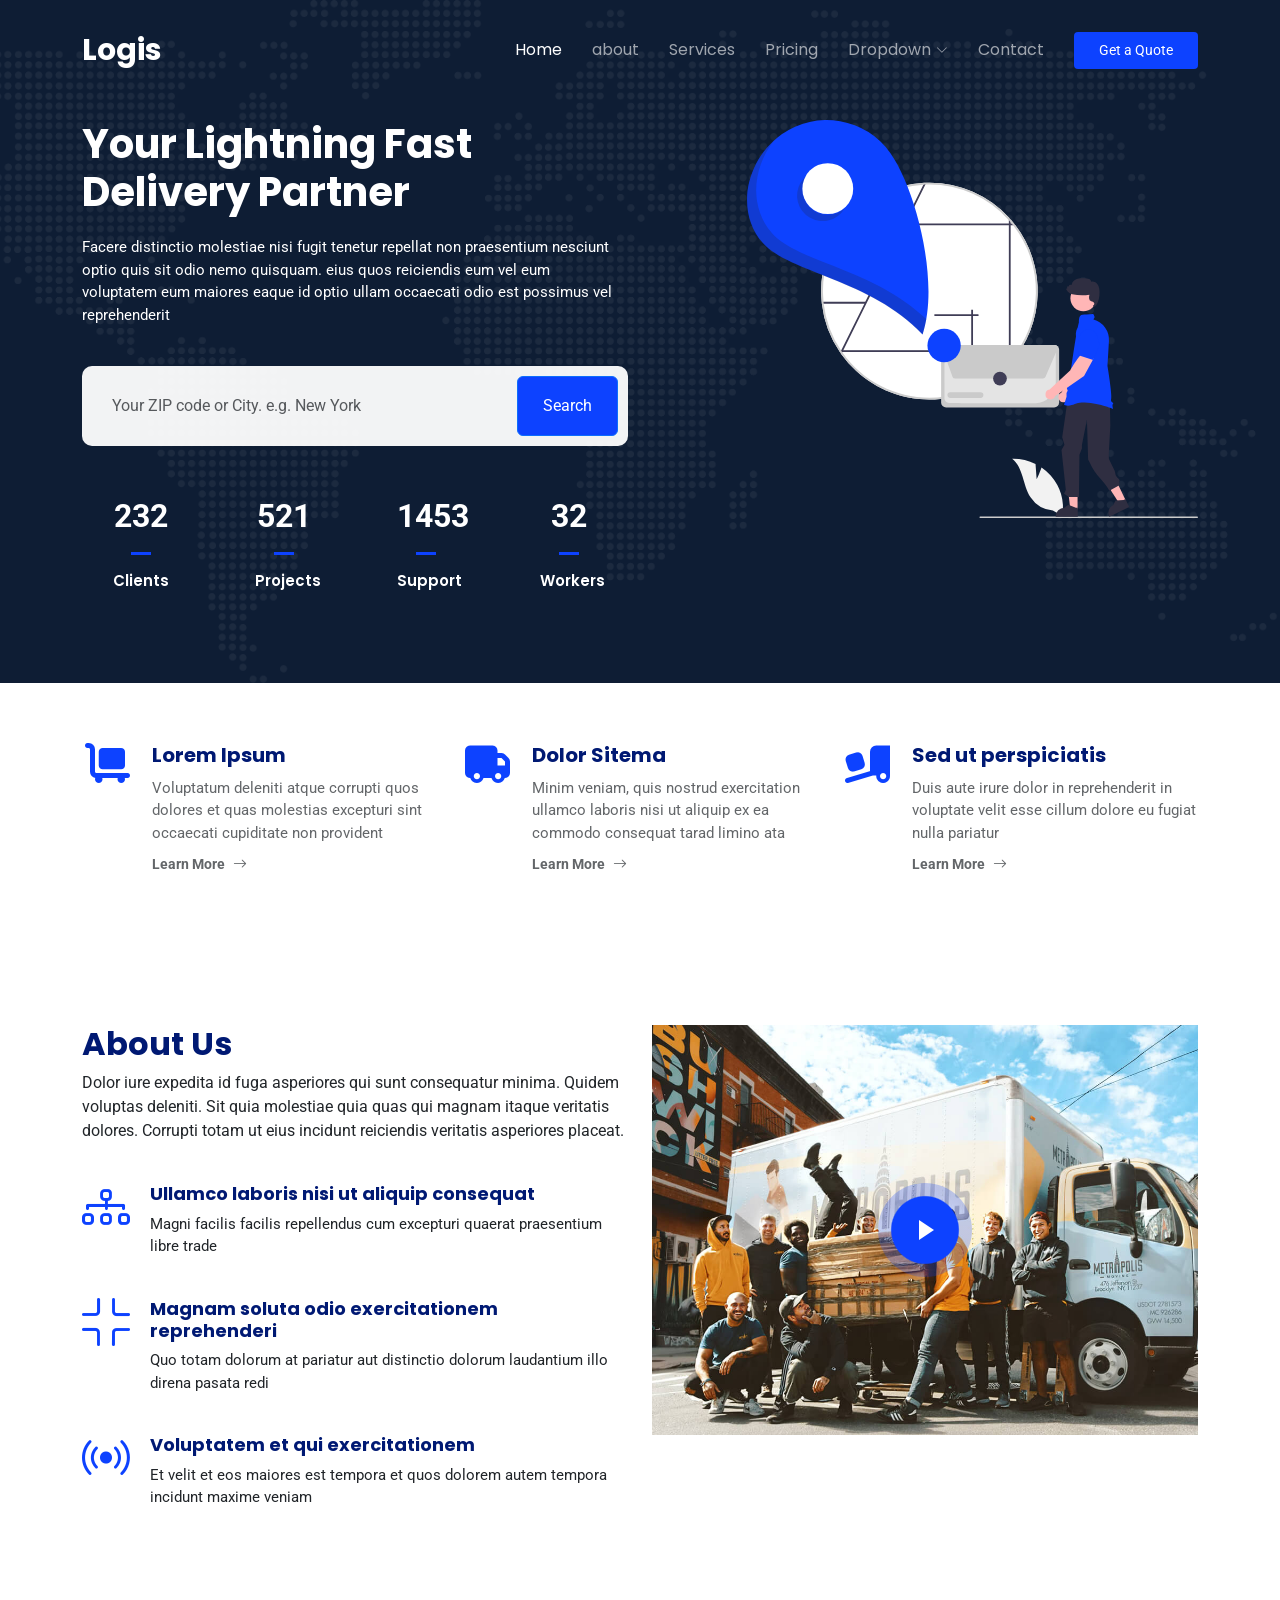
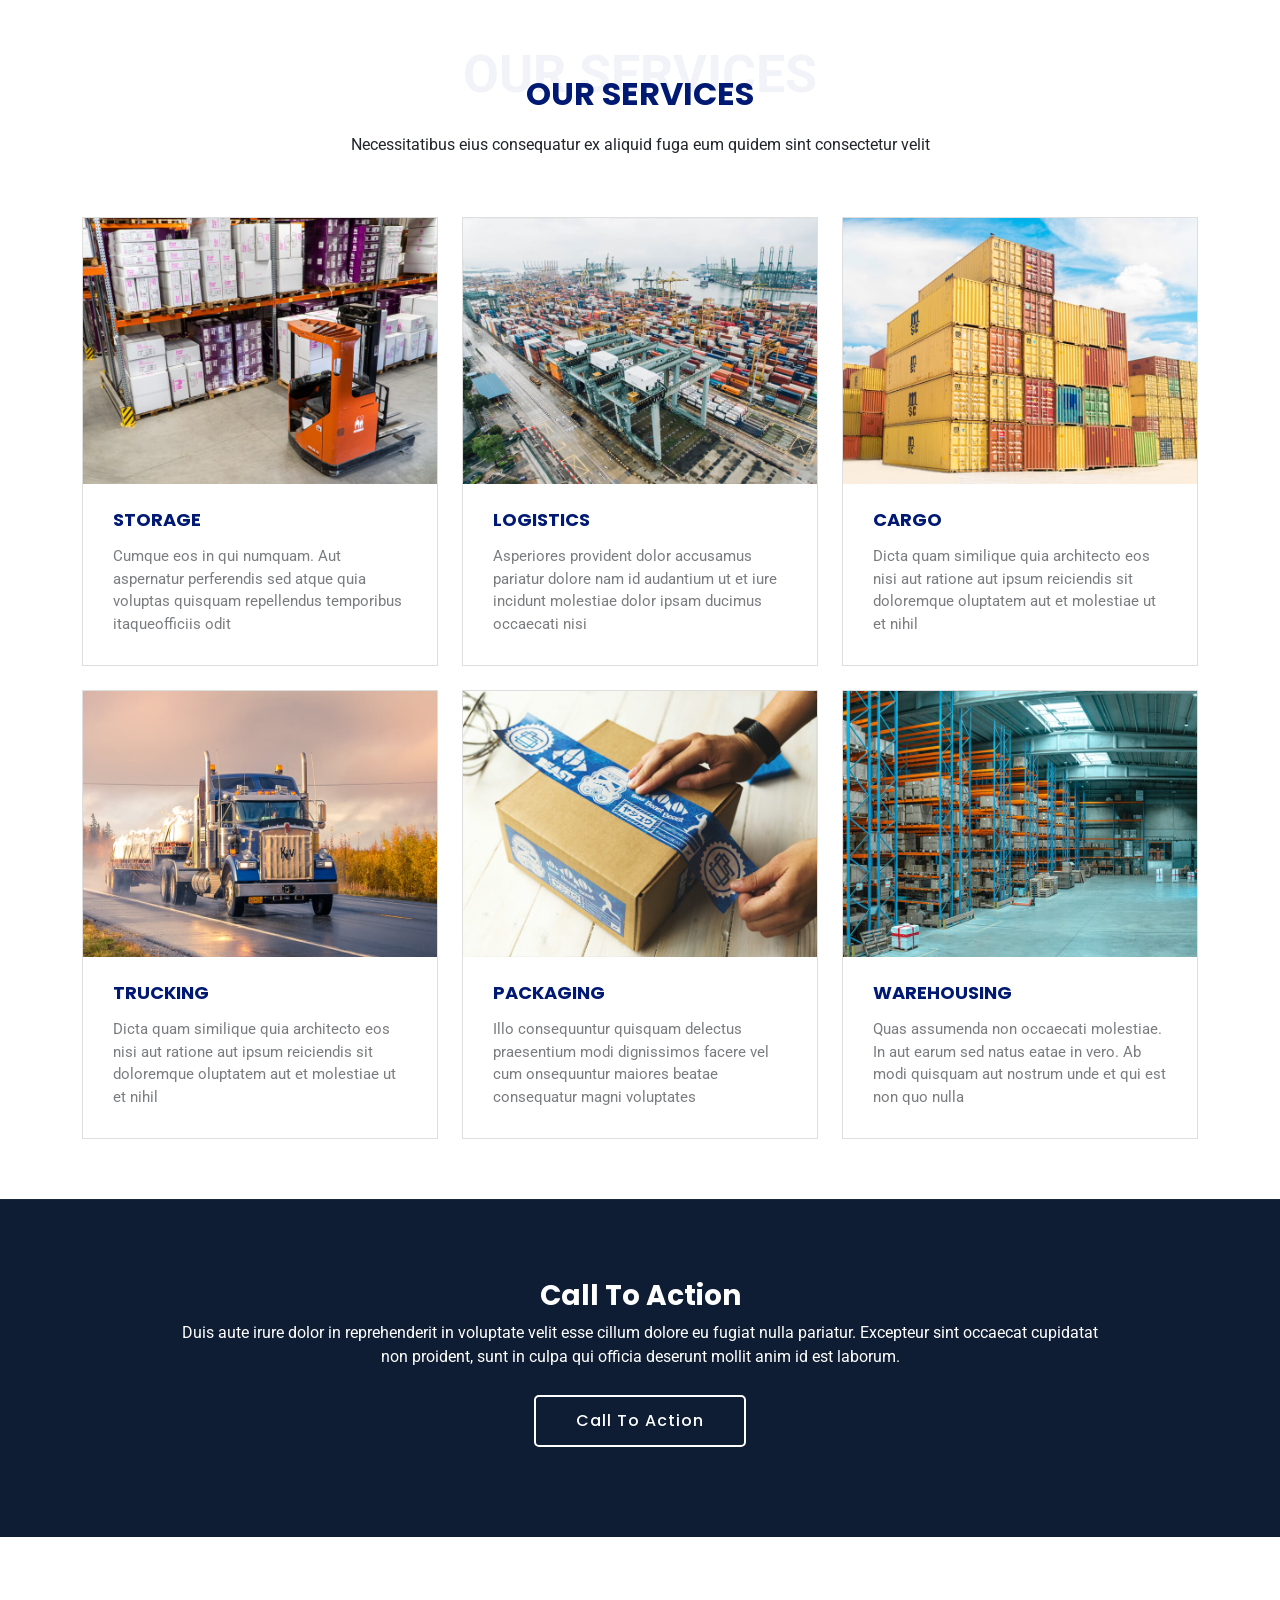
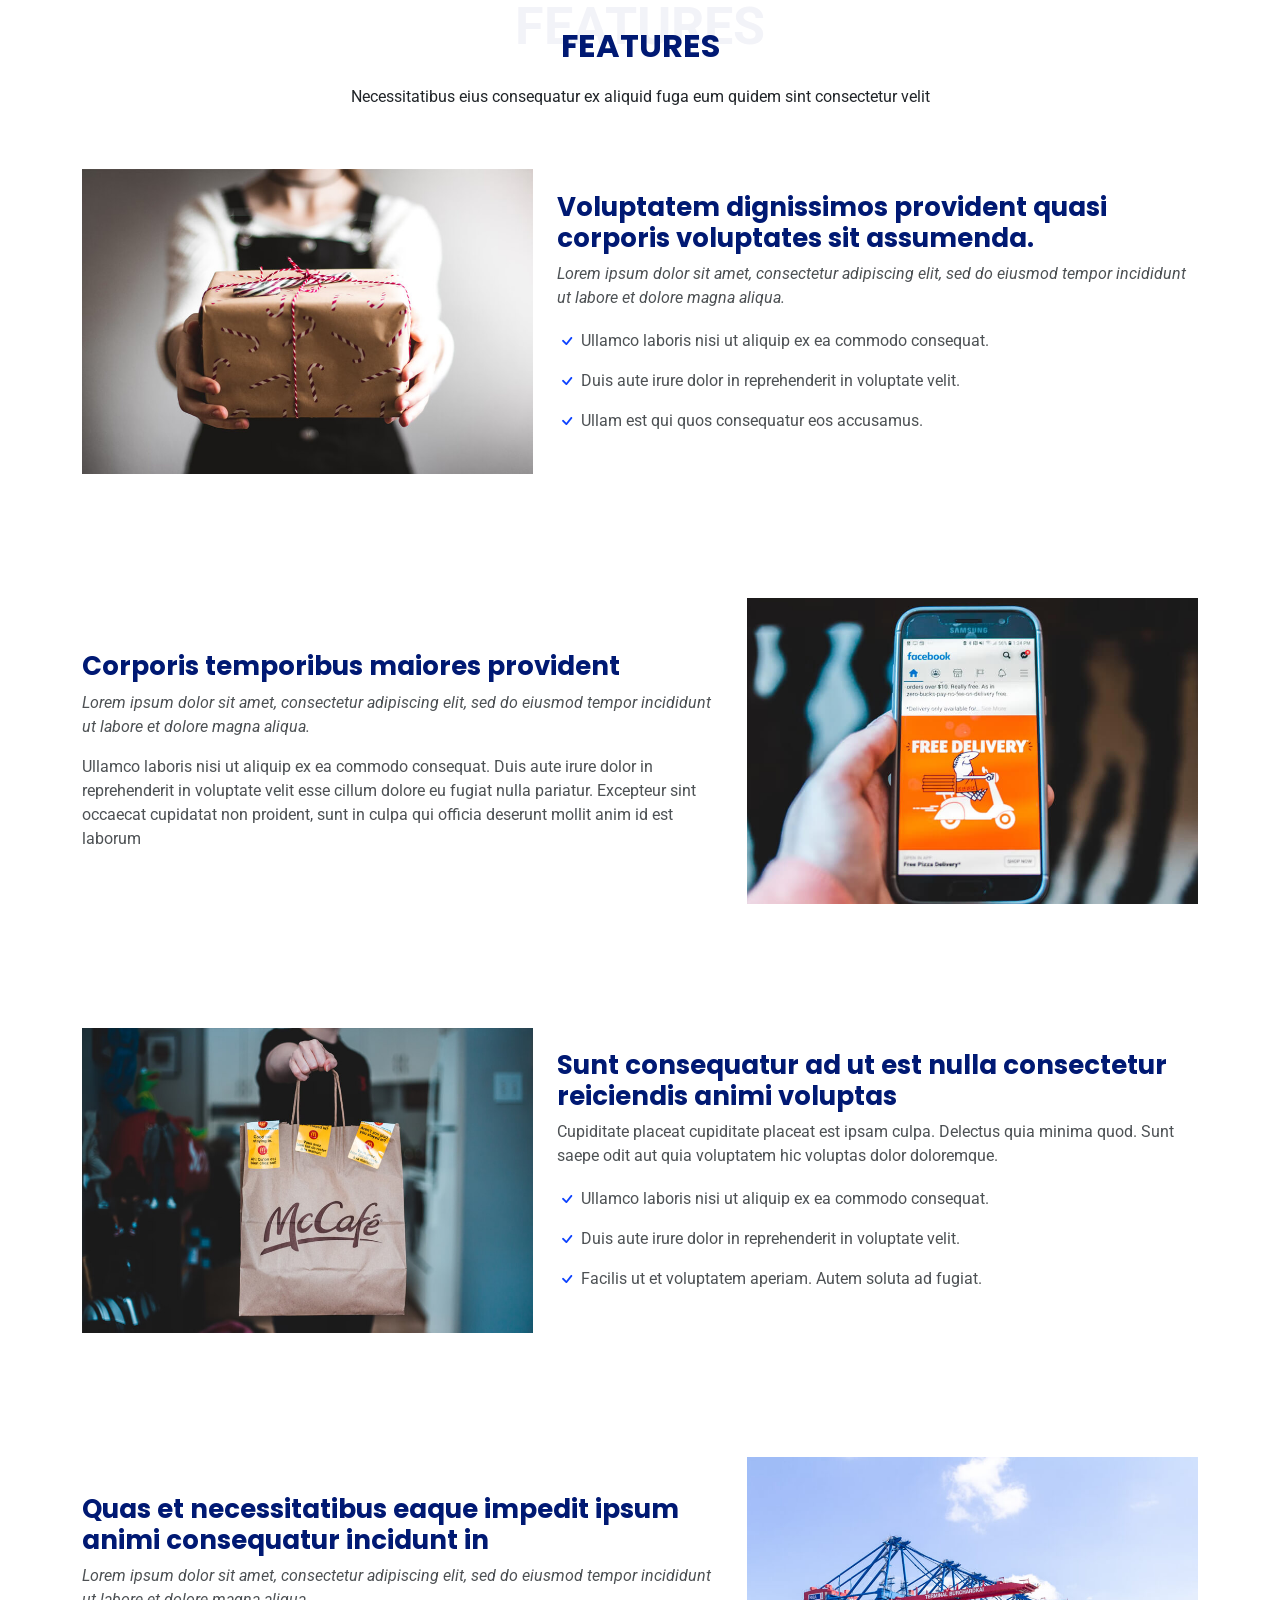
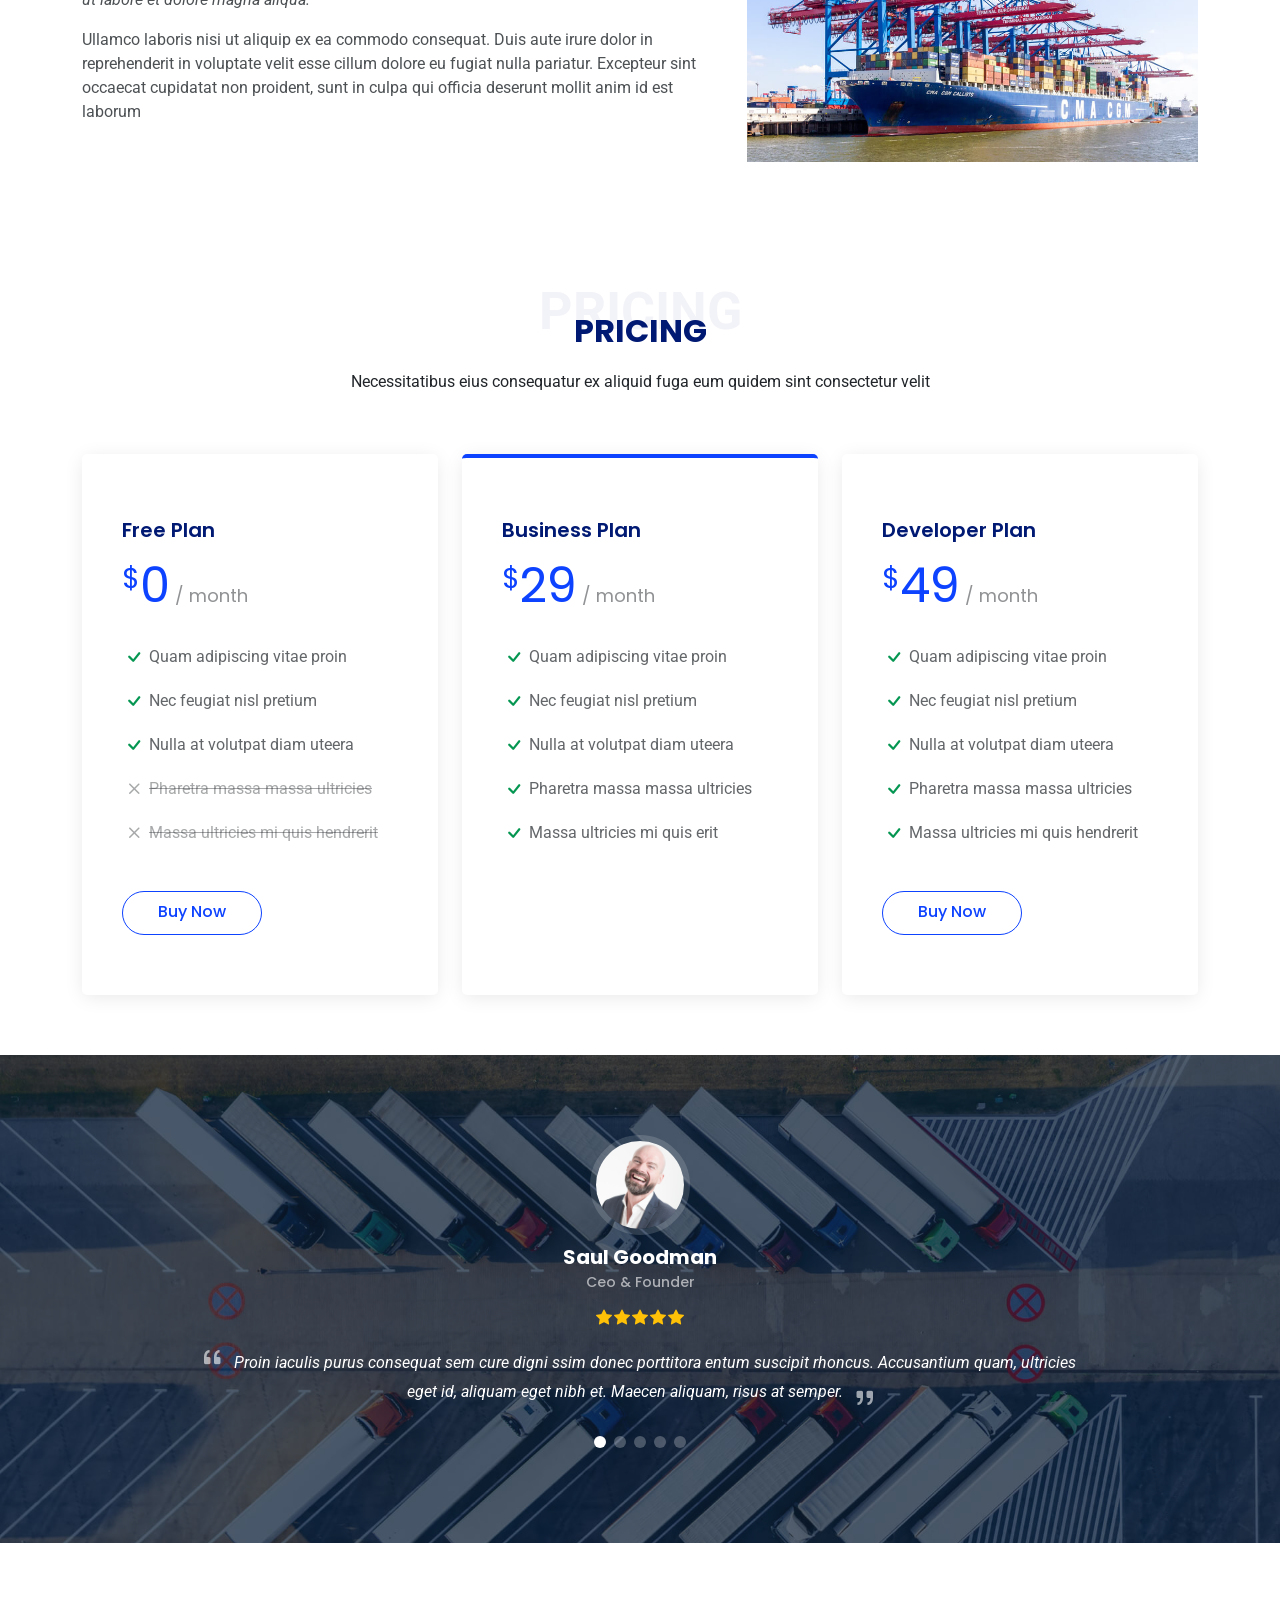
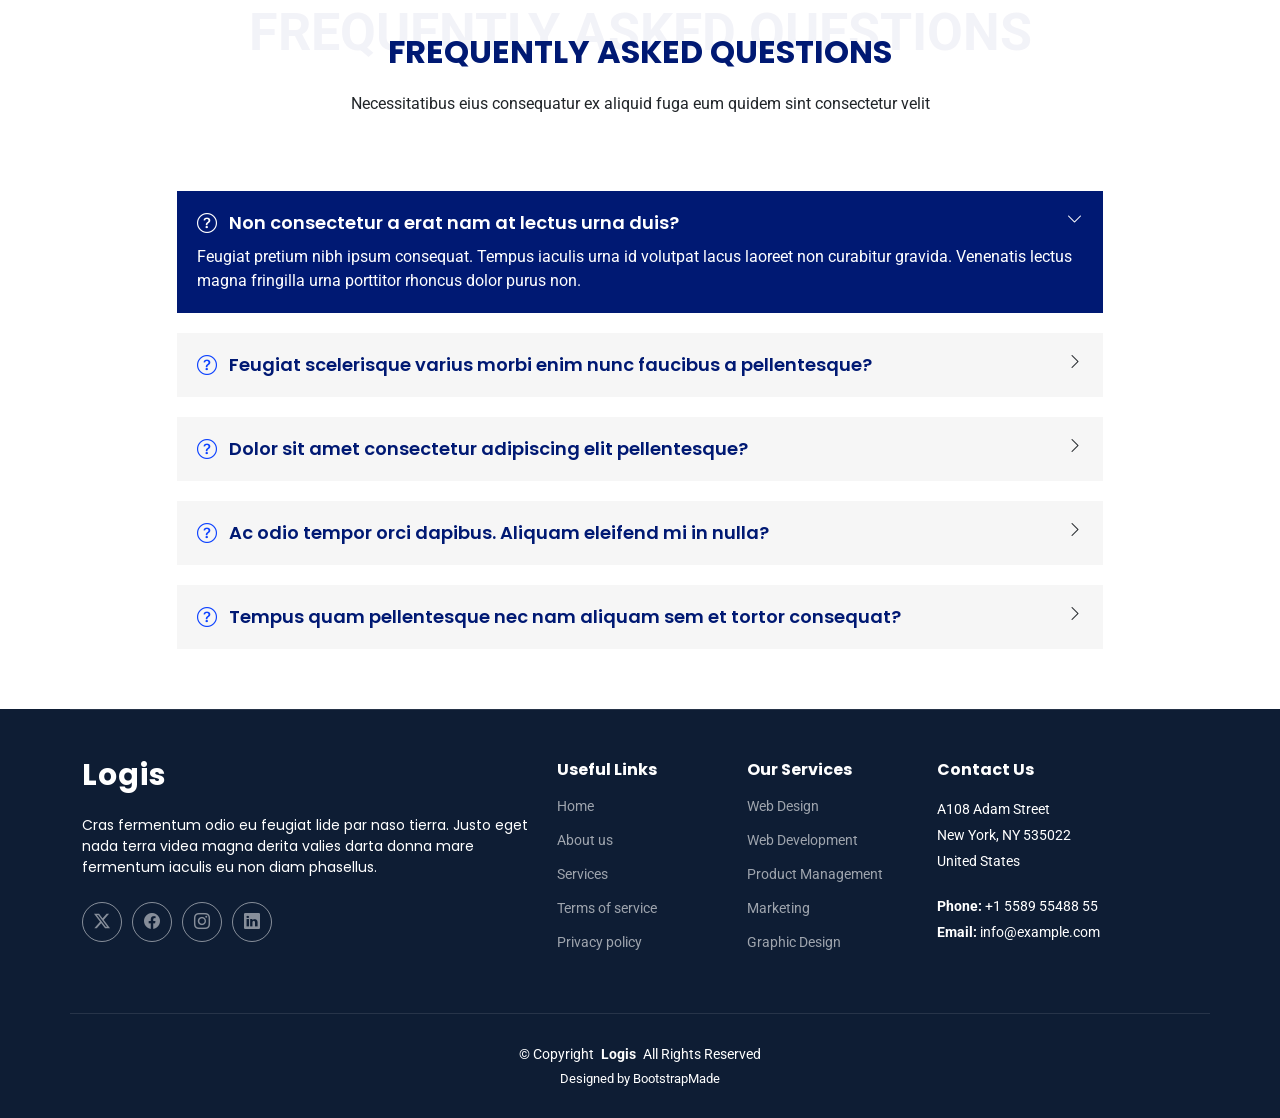
==== index.html @ 76f9d774 "undo" ====
<!DOCTYPE html>
<html lang="en">

<head>
  <meta charset="utf-8">
  <meta content="width=device-width, initial-scale=1.0" name="viewport">
  <title>Index - Logis Bootstrap Template</title>
  <meta name="description" content="">
  <meta name="keywords" content="">



  
  <!-- Favicons -->
  <link href="assets/img/favicon.png" rel="icon">
  <link href="assets/img/apple-touch-icon.png" rel="apple-touch-icon">

  <!-- Fonts -->
  <link href="https://fonts.googleapis.com" rel="preconnect">
  <link href="https://fonts.gstatic.com" rel="preconnect" crossorigin>
  <link href="https://fonts.googleapis.com/css2?family=Roboto:ital,wght@0,100;0,300;0,400;0,500;0,700;0,900;1,100;1,300;1,400;1,500;1,700;1,900&family=Poppins:ital,wght@0,100;0,200;0,300;0,400;0,500;0,600;0,700;0,800;0,900;1,100;1,200;1,300;1,400;1,500;1,600;1,700;1,800;1,900&display=swap" rel="stylesheet">

  <!-- Vendor CSS Files -->
  <link href="assets/vendor/bootstrap/css/bootstrap.min.css" rel="stylesheet">
  <link href="assets/vendor/bootstrap-icons/bootstrap-icons.css" rel="stylesheet">
  <link href="assets/vendor/aos/aos.css" rel="stylesheet">
  <link href="assets/vendor/fontawesome-free/css/all.min.css" rel="stylesheet">
  <link href="assets/vendor/glightbox/css/glightbox.min.css" rel="stylesheet">
  <link href="assets/vendor/swiper/swiper-bundle.min.css" rel="stylesheet">


  
  <!-- Main CSS File -->
  <link href="assets/css/main.css" rel="stylesheet">

  <!-- =======================================================
  * Template Name: Logis
  * Template URL: https://bootstrapmade.com/logis-bootstrap-logistics-website-template/
  * Updated: Aug 07 2024 with Bootstrap v5.3.3
  * Author: BootstrapMade.com
  * License: https://bootstrapmade.com/license/
  ======================================================== -->
</head>



<body class="index-page">

  <header id="header" class="header d-flex align-items-center fixed-top">
    <div class="container-fluid container-xl position-relative d-flex align-items-center">

      <a href="index.html" class="logo d-flex align-items-center me-auto">
        <!-- Uncomment the line below if you also wish to use an image logo -->
        <!-- <img src="assets/img/logo.png" alt=""> -->
        <h1 class="sitename">Logis</h1>
      </a>

      <nav id="navmenu" class="navmenu">
        <ul>
          <li><a href="index.html" class="active">Home<br></a></li>
          <li><a href="about.html">about</a></li>
          <li><a href="services.html">Services</a></li>
          <li><a href="pricing.html">Pricing</a></li>
          <li class="dropdown"><a href="#"><span>Dropdown</span> <i class="bi bi-chevron-down toggle-dropdown"></i></a>
            <ul>
              <li><a href="#">Dropdown 1</a></li>
              <li class="dropdown"><a href="#"><span>Deep Dropdown</span> <i class="bi bi-chevron-down toggle-dropdown"></i></a>
                <ul>
                  <li><a href="#">Deep Dropdown 1</a></li>
                  <li><a href="#">Deep Dropdown 2</a></li>
                  <li><a href="#">Deep Dropdown 3</a></li>
                  <li><a href="#">Deep Dropdown 4</a></li>
                  <li><a href="#">Deep Dropdown 5</a></li>
                </ul>
              </li>
              <li><a href="#">demo 2</a></li>
              <li><a href="#">demo 3</a></li>
              <li><a href="#">Dropdown 4</a></li>
            </ul>
          </li>
          <li><a href="contact.html">Contact</a></li>
        </ul>
        <i class="mobile-nav-toggle d-xl-none bi bi-list"></i>
      </nav>

      <a class="btn-getstarted" href="get-a-quote.html">Get a Quote</a>

    </div>
  </header>

  <main class="main">
    <!-- Hero Section -->
    <section id="hero" class="hero section dark-background">

      <img src="assets/img/world-dotted-map.png" alt="" class="hero-bg" data-aos="fade-in">

      <div class="container">
        <div class="row gy-4 d-flex justify-content-between">
          <div class="col-lg-6 order-2 order-lg-1 d-flex flex-column justify-content-center">
            <h2 data-aos="fade-up">Your Lightning Fast Delivery Partner</h2>
            <p data-aos="fade-up" data-aos-delay="100">Facere distinctio molestiae nisi fugit tenetur repellat non praesentium nesciunt optio quis sit odio nemo quisquam. eius quos reiciendis eum vel eum voluptatem eum maiores eaque id optio ullam occaecati odio est possimus vel reprehenderit</p>

            <form action="#" class="form-search d-flex align-items-stretch mb-3" data-aos="fade-up" data-aos-delay="200">
              <input type="text" class="form-control" placeholder="Your ZIP code or City. e.g. New York">
              <button type="submit" class="btn btn-primary">Search</button>
            </form>

            <div class="row gy-4" data-aos="fade-up" data-aos-delay="300">

              <div class="col-lg-3 col-6">
                <div class="stats-item text-center w-100 h-100">
                  <span data-purecounter-start="0" data-purecounter-end="232" data-purecounter-duration="0" class="purecounter">232</span>
                  <p>Clients</p>
                </div>
              </div><!-- End Stats Item -->

              <div class="col-lg-3 col-6">
                <div class="stats-item text-center w-100 h-100">
                  <span data-purecounter-start="0" data-purecounter-end="521" data-purecounter-duration="0" class="purecounter">521</span>
                  <p>Projects</p>
                </div>
              </div><!-- End Stats Item -->



              

              <div class="col-lg-3 col-6">
                <div class="stats-item text-center w-100 h-100">
                  <span data-purecounter-start="0" data-purecounter-end="1453" data-purecounter-duration="0" class="purecounter">1453</span>
                  <p>Support</p>
                </div>
              </div><!-- End Stats Item -->

              <div class="col-lg-3 col-6">
                <div class="stats-item text-center w-100 h-100">
                  <span data-purecounter-start="0" data-purecounter-end="32" data-purecounter-duration="0" class="purecounter">32</span>
                  <p>Workers</p>
                </div>
              </div><!-- End Stats Item -->

            </div>

          </div>
          <div class="col-lg-5 order-1 order-lg-2 hero-img" data-aos="zoom-out">
            <img src="assets/img/hero-img.svg" class="img-fluid mb-3 mb-lg-0" alt="">
          </div>

        </div>
      </div>

    </section><!-- /Hero Section -->

    <!-- Featured Services Section -->
    <section id="featured-services" class="featured-services section">

      <div class="container">

        <div class="row gy-4">

          <div class="col-lg-4 col-md-6 service-item d-flex" data-aos="fade-up" data-aos-delay="100">
            <div class="icon flex-shrink-0"><i class="fa-solid fa-cart-flatbed"></i></div>
            <div>
              <h4 class="title">Lorem Ipsum</h4>
              <p class="description">Voluptatum deleniti atque corrupti quos dolores et quas molestias excepturi sint occaecati cupiditate non provident</p>
              <a href="#" class="readmore stretched-link"><span>Learn More</span><i class="bi bi-arrow-right"></i></a>
            </div>
          </div>
          <!-- End Service Item -->

          <div class="col-lg-4 col-md-6 service-item d-flex" data-aos="fade-up" data-aos-delay="200">
            <div class="icon flex-shrink-0"><i class="fa-solid fa-truck"></i></div>
            <div>
              <h4 class="title">Dolor Sitema</h4>
              <p class="description">Minim veniam, quis nostrud exercitation ullamco laboris nisi ut aliquip ex ea commodo consequat tarad limino ata</p>
              <a href="#" class="readmore stretched-link"><span>Learn More</span><i class="bi bi-arrow-right"></i></a>
            </div>
          </div><!-- End Service Item -->

          <div class="col-lg-4 col-md-6 service-item d-flex" data-aos="fade-up" data-aos-delay="300">
            <div class="icon flex-shrink-0"><i class="fa-solid fa-truck-ramp-box"></i></div>
            <div>
              <h4 class="title">Sed ut perspiciatis</h4>
              <p class="description">Duis aute irure dolor in reprehenderit in voluptate velit esse cillum dolore eu fugiat nulla pariatur</p>
              <a href="#" class="readmore stretched-link"><span>Learn More</span><i class="bi bi-arrow-right"></i></a>
            </div>
          </div><!-- End Service Item -->

        </div>

      </div>
    </section><!-- /Featured Services Section -->
    <!-- About Section -->
    <section id="about" class="about section">

      <div class="container">

        <div class="row gy-4">

          <div class="col-lg-6 position-relative align-self-start order-lg-last order-first" data-aos="fade-up" data-aos-delay="200">
            <img src="assets/img/about.jpg" class="img-fluid" alt="">
            <a href="https://www.youtube.com/watch?v=Y7f98aduVJ8" class="glightbox pulsating-play-btn"></a>
          </div>

          <div class="col-lg-6 content order-last  order-lg-first" data-aos="fade-up" data-aos-delay="100">
            <h3>About Us</h3>
            <p>
              Dolor iure expedita id fuga asperiores qui sunt consequatur minima. Quidem voluptas deleniti. Sit quia molestiae quia quas qui magnam itaque veritatis dolores. Corrupti totam ut eius incidunt reiciendis veritatis asperiores placeat.
            </p>
            <ul>
              <li>
                <i class="bi bi-diagram-3"></i>
                <div>
                  <h5>Ullamco laboris nisi ut aliquip consequat</h5>
                  <p>Magni facilis facilis repellendus cum excepturi quaerat praesentium libre trade</p>
                </div>
              </li>
              <li>
                <i class="bi bi-fullscreen-exit"></i>
                <div>
                  <h5>Magnam soluta odio exercitationem reprehenderi</h5>
                  <p>Quo totam dolorum at pariatur aut distinctio dolorum laudantium illo direna pasata redi</p>
                </div>
              </li>
              <li>
                <i class="bi bi-broadcast"></i>
                <div>
                  <h5>Voluptatem et qui exercitationem</h5>
                  <p>Et velit et eos maiores est tempora et quos dolorem autem tempora incidunt maxime veniam</p>
                </div>
              </li>
            </ul>
          </div>

        </div>

      </div>



    </section><!-- /About Section -->

    <!-- Services Section -->
    <section id="services" class="services section">

      <!-- Section Title -->
      <div class="container section-title" data-aos="fade-up">
        <span>Our Services<br></span>
        <h2>Our ServiceS</h2>
        <p>Necessitatibus eius consequatur ex aliquid fuga eum quidem sint consectetur velit</p>
      </div><!-- End Section Title -->

      <div class="container">

        <div class="row gy-4">

          <div class="col-lg-4 col-md-6" data-aos="fade-up" data-aos-delay="100">
            <div class="card">
              <div class="card-img">
                <img src="assets/img/service-1.jpg" alt="" class="img-fluid">
              </div>
              <h3>Storage</h3>
              <p>Cumque eos in qui numquam. Aut aspernatur perferendis sed atque quia voluptas quisquam repellendus temporibus itaqueofficiis odit</p>
            </div>
          </div><!-- End Card Item -->

          <div class="col-lg-4 col-md-6" data-aos="fade-up" data-aos-delay="200">
            <div class="card">
              <div class="card-img">
                <img src="assets/img/service-2.jpg" alt="" class="img-fluid">
              </div>
              <h3><a href="#" class="stretched-link">Logistics</a></h3>
              <p>Asperiores provident dolor accusamus pariatur dolore nam id audantium ut et iure incidunt molestiae dolor ipsam ducimus occaecati nisi</p>
            </div>
          </div><!-- End Card Item -->

          <div class="col-lg-4 col-md-6" data-aos="fade-up" data-aos-delay="300">
            <div class="card">
              <div class="card-img">
                <img src="assets/img/service-3.jpg" alt="" class="img-fluid">
              </div>
              <h3><a href="#" class="stretched-link">Cargo</a></h3>
              <p>Dicta quam similique quia architecto eos nisi aut ratione aut ipsum reiciendis sit doloremque oluptatem aut et molestiae ut et nihil</p>
            </div>
          </div><!-- End Card Item -->

          <div class="col-lg-4 col-md-6" data-aos="fade-up" data-aos-delay="400">
            <div class="card">
              <div class="card-img">
                <img src="assets/img/service-4.jpg" alt="" class="img-fluid">
              </div>
              <h3><a href="#" class="stretched-link">Trucking</a></h3>
              <p>Dicta quam similique quia architecto eos nisi aut ratione aut ipsum reiciendis sit doloremque oluptatem aut et molestiae ut et nihil</p>
            </div>
          </div><!-- End Card Item -->

          <div class="col-lg-4 col-md-6" data-aos="fade-up" data-aos-delay="500">
            <div class="card">
              <div class="card-img">
                <img src="assets/img/service-5.jpg" alt="" class="img-fluid">
              </div>
              <h3>Packaging</h3>
              <p>Illo consequuntur quisquam delectus praesentium modi dignissimos facere vel cum onsequuntur maiores beatae consequatur magni voluptates</p>
            </div>
          </div><!-- End Card Item -->

          <div class="col-lg-4 col-md-6" data-aos="fade-up" data-aos-delay="600">
            <div class="card">
              <div class="card-img">
                <img src="assets/img/service-6.jpg" alt="" class="img-fluid">
              </div>
              <h3><a href="#" class="stretched-link">Warehousing</a></h3>
              <p>Quas assumenda non occaecati molestiae. In aut earum sed natus eatae in vero. Ab modi quisquam aut nostrum unde et qui est non quo nulla</p>
            </div>
          </div><!-- End Card Item -->

        </div>

      </div>
    </section><!-- /Services Section -->

    <!-- Call To Action Section -->
    <section id="call-to-action" class="call-to-action section dark-background">

      <img src="assets/img/cta-bg.jpg" alt="">

      <div class="container">
        <div class="row justify-content-center" data-aos="zoom-in" data-aos-delay="100">
          <div class="col-xl-10">
            <div class="text-center">
              <h3>Call To Action</h3>
              <p>Duis aute irure dolor in reprehenderit in voluptate velit esse cillum dolore eu fugiat nulla pariatur. Excepteur sint occaecat cupidatat non proident, sunt in culpa qui officia deserunt mollit anim id est laborum.</p>
              <a class="cta-btn" href="#">Call To Action</a>
            </div>
          </div>
        </div>
      </div>

    </section><!-- /Call To Action Section -->

    <!-- Features Section -->
    <section id="features" class="features section">

      <!-- Section Title -->
      <div class="container section-title" data-aos="fade-up">
        <span>Features</span>
        <h2>Features</h2>
        <p>Necessitatibus eius consequatur ex aliquid fuga eum quidem sint consectetur velit</p>
      </div><!-- End Section Title -->

      <div class="container">

        <div class="row gy-4 align-items-center features-item">
          <div class="col-md-5 d-flex align-items-center" data-aos="zoom-out" data-aos-delay="100">
            <img src="assets/img/features-1.jpg" class="img-fluid" alt="">
          </div>
          <div class="col-md-7" data-aos="fade-up" data-aos-delay="100">
            <h3>Voluptatem dignissimos provident quasi corporis voluptates sit assumenda.</h3>
            <p class="fst-italic">
              Lorem ipsum dolor sit amet, consectetur adipiscing elit, sed do eiusmod tempor incididunt ut labore et dolore
              magna aliqua.
            </p>
            <ul>
              <li><i class="bi bi-check"></i><span> Ullamco laboris nisi ut aliquip ex ea commodo consequat.</span></li>
              <li><i class="bi bi-check"></i> <span>Duis aute irure dolor in reprehenderit in voluptate velit.</span></li>
              <li><i class="bi bi-check"></i> <span>Ullam est qui quos consequatur eos accusamus.</span></li>
            </ul>
          </div>
        </div><!-- Features Item -->

        <div class="row gy-4 align-items-center features-item">
          <div class="col-md-5 order-1 order-md-2 d-flex align-items-center" data-aos="zoom-out" data-aos-delay="200">
            <img src="assets/img/features-2.jpg" class="img-fluid" alt="">
          </div>
          <div class="col-md-7 order-2 order-md-1" data-aos="fade-up" data-aos-delay="200">
            <h3>Corporis temporibus maiores provident</h3>
            <p class="fst-italic">
              Lorem ipsum dolor sit amet, consectetur adipiscing elit, sed do eiusmod tempor incididunt ut labore et dolore
              magna aliqua.
            </p>
            <p>
              Ullamco laboris nisi ut aliquip ex ea commodo consequat. Duis aute irure dolor in reprehenderit in voluptate
              velit esse cillum dolore eu fugiat nulla pariatur. Excepteur sint occaecat cupidatat non proident, sunt in
              culpa qui officia deserunt mollit anim id est laborum
            </p>
          </div>
        </div><!-- Features Item -->

        <div class="row gy-4 align-items-center features-item">
          <div class="col-md-5 d-flex align-items-center" data-aos="zoom-out">
            <img src="assets/img/features-3.jpg" class="img-fluid" alt="">
          </div>
          <div class="col-md-7" data-aos="fade-up">
            <h3>Sunt consequatur ad ut est nulla consectetur reiciendis animi voluptas</h3>
            <p>Cupiditate placeat cupiditate placeat est ipsam culpa. Delectus quia minima quod. Sunt saepe odit aut quia voluptatem hic voluptas dolor doloremque.</p>
            <ul>
              <li><i class="bi bi-check"></i> <span>Ullamco laboris nisi ut aliquip ex ea commodo consequat.</span></li>
              <li><i class="bi bi-check"></i><span> Duis aute irure dolor in reprehenderit in voluptate velit.</span></li>
              <li><i class="bi bi-check"></i> <span>Facilis ut et voluptatem aperiam. Autem soluta ad fugiat</span>.</li>
            </ul>
          </div>
        </div><!-- Features Item -->

        <div class="row gy-4 align-items-center features-item">
          <div class="col-md-5 order-1 order-md-2 d-flex align-items-center" data-aos="zoom-out">
            <img src="assets/img/features-4.jpg" class="img-fluid" alt="">
          </div>
          <div class="col-md-7 order-2 order-md-1" data-aos="fade-up">
            <h3>Quas et necessitatibus eaque impedit ipsum animi consequatur incidunt in</h3>
            <p class="fst-italic">
              Lorem ipsum dolor sit amet, consectetur adipiscing elit, sed do eiusmod tempor incididunt ut labore et dolore
              magna aliqua.
            </p>
            <p>
              Ullamco laboris nisi ut aliquip ex ea commodo consequat. Duis aute irure dolor in reprehenderit in voluptate
              velit esse cillum dolore eu fugiat nulla pariatur. Excepteur sint occaecat cupidatat non proident, sunt in
              culpa qui officia deserunt mollit anim id est laborum
            </p>
          </div>
        </div><!-- Features Item -->

      </div>

    </section><!-- /Features Section -->

    <!-- Pricing Section -->
    <section id="pricing" class="pricing section">

      <!-- Section Title -->
      <div class="container section-title" data-aos="fade-up">
        <span>Pricing</span>
        <h2>Pricing</h2>
        <p>Necessitatibus eius consequatur ex aliquid fuga eum quidem sint consectetur velit</p>
      </div><!-- End Section Title -->

      <div class="container">

        <div class="row gy-4">

          <div class="col-lg-4" data-aos="zoom-in" data-aos-delay="100">
            <div class="pricing-item">
              <h3>Free Plan</h3>
              <h4><sup>$</sup>0<span> / month</span></h4>
              <ul>
                <li><i class="bi bi-check"></i> <span>Quam adipiscing vitae proin</span></li>
                <li><i class="bi bi-check"></i> <span>Nec feugiat nisl pretium</span></li>
                <li><i class="bi bi-check"></i> <span>Nulla at volutpat diam uteera</span></li>
                <li class="na"><i class="bi bi-x"></i> <span>Pharetra massa massa ultricies</span></li>
                <li class="na"><i class="bi bi-x"></i> <span>Massa ultricies mi quis hendrerit</span></li>
              </ul>
              <a href="#" class="buy-btn">Buy Now</a>
            </div>
          </div><!-- End Pricing Item -->

          <div class="col-lg-4" data-aos="zoom-in" data-aos-delay="200">
            <div class="pricing-item featured">
              <h3>Business Plan</h3>
              <h4><sup>$</sup>29<span> / month</span></h4>
              <ul>
                <li><i class="bi bi-check"></i> <span>Quam adipiscing vitae proin</span></li>
                <li><i class="bi bi-check"></i> <span>Nec feugiat nisl pretium</span></li>
                <li><i class="bi bi-check"></i> <span>Nulla at volutpat diam uteera</span></li>
                <li><i class="bi bi-check"></i> <span>Pharetra massa massa ultricies</span></li>
                <li><i class="bi bi-check"></i> <span>Massa ultricies mi quis erit</span></li>
              </ul>
              <!-- <a href="#" class="buy-btn">Buy Now</a> -->
            </div>
          </div><!-- End Pricing Item -->

          <div class="col-lg-4" data-aos="zoom-in" data-aos-delay="300">
            <div class="pricing-item">
              <h3>Developer Plan</h3>
              <h4><sup>$</sup>49<span> / month</span></h4>
              <ul>
                <li><i class="bi bi-check"></i> <span>Quam adipiscing vitae proin</span></li>
                <li><i class="bi bi-check"></i> <span>Nec feugiat nisl pretium</span></li>
                <li><i class="bi bi-check"></i> <span>Nulla at volutpat diam uteera</span></li>
                <li><i class="bi bi-check"></i> <span>Pharetra massa massa ultricies</span></li>
                <li><i class="bi bi-check"></i> <span>Massa ultricies mi quis hendrerit</span></li>
              </ul>
              <a href="#" class="buy-btn">Buy Now</a>
            </div>
          </div><!-- End Pricing Item -->

        </div>

      </div>



    </section><!-- /Pricing Section -->

    <!-- Testimonials Section -->
    <section id="testimonials" class="testimonials section dark-background">

      <img src="assets/img/testimonials-bg.jpg" class="testimonials-bg" alt="">

      <div class="container" data-aos="fade-up" data-aos-delay="100">

        <div class="swiper init-swiper">
          <script type="application/json" class="swiper-config">
            {
              "loop": true,
              "speed": 600,
              "autoplay": {
                "delay": 5000
              },
              "slidesPerView": "auto",
              "pagination": {
                "el": ".swiper-pagination",
                "type": "bullets",
                "clickable": true
              }
            }
          </script>
          <div class="swiper-wrapper">

            <div class="swiper-slide">
              <div class="testimonial-item">
                <img src="assets/img/testimonials/testimonials-1.jpg" class="testimonial-img" alt="">
                <h3>Saul Goodman</h3>
                <h4>Ceo &amp; Founder</h4>
                <div class="stars">
                  <i class="bi bi-star-fill"></i><i class="bi bi-star-fill"></i><i class="bi bi-star-fill"></i><i class="bi bi-star-fill"></i><i class="bi bi-star-fill"></i>
                </div>
                <p>
                  <i class="bi bi-quote quote-icon-left"></i>
                  <span>Proin iaculis purus consequat sem cure digni ssim donec porttitora entum suscipit rhoncus. Accusantium quam, ultricies eget id, aliquam eget nibh et. Maecen aliquam, risus at semper.</span>
                  <i class="bi bi-quote quote-icon-right"></i>
                </p>
              </div>
            </div><!-- End testimonial item -->

            <div class="swiper-slide">
              <div class="testimonial-item">
                <img src="assets/img/testimonials/testimonials-2.jpg" class="testimonial-img" alt="">
                <h3>Sara Wilsson</h3>
                <h4>Designer</h4>
                <div class="stars">
                  <i class="bi bi-star-fill"></i><i class="bi bi-star-fill"></i><i class="bi bi-star-fill"></i><i class="bi bi-star-fill"></i><i class="bi bi-star-fill"></i>
                </div>
                <p>
                  <i class="bi bi-quote quote-icon-left"></i>
                  <span>Export tempor illum tamen malis malis eram quae irure esse labore quem cillum quid cillum eram malis quorum velit fore eram velit sunt aliqua noster fugiat irure amet legam anim culpa.</span>
                  <i class="bi bi-quote quote-icon-right"></i>
                </p>
              </div>
            </div><!-- End testimonial item -->

            <div class="swiper-slide">
              <div class="testimonial-item">
                <img src="assets/img/testimonials/testimonials-3.jpg" class="testimonial-img" alt="">
                <h3>Jena Karlis</h3>
                <h4>Store Owner</h4>
                <div class="stars">
                  <i class="bi bi-star-fill"></i><i class="bi bi-star-fill"></i><i class="bi bi-star-fill"></i><i class="bi bi-star-fill"></i><i class="bi bi-star-fill"></i>
                </div>
                <p>
                  <i class="bi bi-quote quote-icon-left"></i>
                  <span>Enim nisi quem export duis labore cillum quae magna enim sint quorum nulla quem veniam duis minim tempor labore quem eram duis noster aute amet eram fore quis sint minim.</span>
                  <i class="bi bi-quote quote-icon-right"></i>
                </p>
              </div>
            </div><!-- End testimonial item -->

            <div class="swiper-slide">
              <div class="testimonial-item">
                <img src="assets/img/testimonials/testimonials-4.jpg" class="testimonial-img" alt="">
                <h3>Matt Brandon</h3>
                <h4>Freelancer</h4>
                <div class="stars">
                  <i class="bi bi-star-fill"></i><i class="bi bi-star-fill"></i><i class="bi bi-star-fill"></i><i class="bi bi-star-fill"></i><i class="bi bi-star-fill"></i>
                </div>
                <p>
                  <i class="bi bi-quote quote-icon-left"></i>
                  <span>Fugiat enim eram quae cillum dolore dolor amet nulla culpa multos export minim fugiat minim velit minim dolor enim duis veniam ipsum anim magna sunt elit fore quem dolore labore illum veniam.</span>
                  <i class="bi bi-quote quote-icon-right"></i>
                </p>
              </div>
            </div><!-- End testimonial item -->



        
            <div class="swiper-slide">
              <div class="testimonial-item">
                <img src="assets/img/testimonials/testimonials-5.jpg" class="testimonial-img" alt="">
                <h3>John Larson</h3>
                <h4>Entrepreneur</h4>
                <div class="stars">
                  <i class="bi bi-star-fill"></i><i class="bi bi-star-fill"></i><i class="bi bi-star-fill"></i><i class="bi bi-star-fill"></i><i class="bi bi-star-fill"></i>
                </div>
                <p>
                  <i class="bi bi-quote quote-icon-left"></i>
                  <span>Quis quorum aliqua sint quem legam fore sunt eram irure aliqua veniam tempor noster veniam enim culpa labore duis sunt culpa nulla illum cillum fugiat legam esse veniam culpa fore nisi cillum quid.</span>
                  <i class="bi bi-quote quote-icon-right"></i>
                </p>
              </div>
            </div><!-- End testimonial item -->

          </div>
          <div class="swiper-pagination"></div>
        </div>

      </div>

    </section><!-- /Testimonials Section -->

    <!-- Faq Section -->
    <section id="faq" class="faq section">

      <!-- Section Title -->
      <div class="container section-title" data-aos="fade-up">
        <span>Frequently Asked Questions</span>
        <h2>Frequently Asked Questions</h2>
        <p>Necessitatibus eius consequatur ex aliquid fuga eum quidem sint consectetur velit</p>
      </div><!-- End Section Title -->

      <div class="container">

        <div class="row justify-content-center">

          <div class="col-lg-10">

            <div class="faq-container">

              <div class="faq-item faq-active" data-aos="fade-up" data-aos-delay="200">
                <i class="faq-icon bi bi-question-circle"></i>
                <h3>Non consectetur a erat nam at lectus urna duis?</h3>
                <div class="faq-content">
                  <p>Feugiat pretium nibh ipsum consequat. Tempus iaculis urna id volutpat lacus laoreet non curabitur gravida. Venenatis lectus magna fringilla urna porttitor rhoncus dolor purus non.</p>
                </div>
                <i class="faq-toggle bi bi-chevron-right"></i>
              </div><!-- End Faq item-->

              <div class="faq-item" data-aos="fade-up" data-aos-delay="300">
                <i class="faq-icon bi bi-question-circle"></i>
                <h3>Feugiat scelerisque varius morbi enim nunc faucibus a pellentesque?</h3>
                <div class="faq-content">
                  <p>Dolor sit amet consectetur adipiscing elit pellentesque habitant morbi. Id interdum velit laoreet id donec ultrices. Fringilla phasellus faucibus scelerisque eleifend donec pretium. Est pellentesque elit ullamcorper dignissim. Mauris ultrices eros in cursus turpis massa tincidunt dui.</p>
                </div>
                <i class="faq-toggle bi bi-chevron-right"></i>
              </div><!-- End Faq item-->

              <div class="faq-item" data-aos="fade-up" data-aos-delay="400">
                <i class="faq-icon bi bi-question-circle"></i>
                <h3>Dolor sit amet consectetur adipiscing elit pellentesque?</h3>
                <div class="faq-content">
                  <p>Eleifend mi in nulla posuere sollicitudin aliquam ultrices sagittis orci. Faucibus pulvinar elementum integer enim. Sem nulla pharetra diam sit amet nisl suscipit. Rutrum tellus pellentesque eu tincidunt. Lectus urna duis convallis convallis tellus. Urna molestie at elementum eu facilisis sed odio morbi quis</p>
                </div>
                <i class="faq-toggle bi bi-chevron-right"></i>
              </div><!-- End Faq item-->

              <div class="faq-item" data-aos="fade-up" data-aos-delay="500">
                <i class="faq-icon bi bi-question-circle"></i>
                <h3>Ac odio tempor orci dapibus. Aliquam eleifend mi in nulla?</h3>
                <div class="faq-content">
                  <p>Dolor sit amet consectetur adipiscing elit pellentesque habitant morbi. Id interdum velit laoreet id donec ultrices. Fringilla phasellus faucibus scelerisque eleifend donec pretium. Est pellentesque elit ullamcorper dignissim. Mauris ultrices eros in cursus turpis massa tincidunt dui.</p>
                </div>
                <i class="faq-toggle bi bi-chevron-right"></i>
              </div><!-- End Faq item-->

              <div class="faq-item" data-aos="fade-up" data-aos-delay="600">
                <i class="faq-icon bi bi-question-circle"></i>
                <h3>Tempus quam pellentesque nec nam aliquam sem et tortor consequat?</h3>
                <div class="faq-content">
                  <p>Molestie a iaculis at erat pellentesque adipiscing commodo. Dignissim suspendisse in est ante in. Nunc vel risus commodo viverra maecenas accumsan. Sit amet nisl suscipit adipiscing bibendum est. Purus gravida quis blandit turpis cursus in</p>
                </div>
                <i class="faq-toggle bi bi-chevron-right"></i>
              </div><!-- End Faq item-->

            </div>

          </div>

        </div>

      </div>

    </section><!-- /Faq Section -->

  </main>

  <footer id="footer" class="footer dark-background">

    <div class="container footer-top">
      <div class="row gy-4">
        <div class="col-lg-5 col-md-12 footer-about">
          <a href="index.html" class="logo d-flex align-items-center">
            <span class="sitename">Logis</span>
          </a>
          <p>Cras fermentum odio eu feugiat lide par naso tierra. Justo eget nada terra videa magna derita valies darta donna mare fermentum iaculis eu non diam phasellus.</p>
          <div class="social-links d-flex mt-4">
            <a href=""><i class="bi bi-twitter-x"></i></a>
            <a href=""><i class="bi bi-facebook"></i></a>
            <a href=""><i class="bi bi-instagram"></i></a>
            <a href=""><i class="bi bi-linkedin"></i></a>
          </div>
        </div>

        <div class="col-lg-2 col-6 footer-links">
          <h4>Useful Links</h4>
          <ul>
            <li><a href="#">Home</a></li>
            <li><a href="#">About us</a></li>
            <li><a href="#">Services</a></li>
            <li><a href="#">Terms of service</a></li>
            <li><a href="#">Privacy policy</a></li>
          </ul>
        </div>

        <div class="col-lg-2 col-6 footer-links">
          <h4>Our Services</h4>
          <ul>
            <li><a href="#">Web Design</a></li>
            <li><a href="#">Web Development</a></li>
            <li><a href="#">Product Management</a></li>
            <li><a href="#">Marketing</a></li>
            <li><a href="#">Graphic Design</a></li>
          </ul>
        </div>

        <div class="col-lg-3 col-md-12 footer-contact text-center text-md-start">
          <h4>Contact Us</h4>
          <p>A108 Adam Street</p>
          <p>New York, NY 535022</p>
          <p>United States</p>
          <p class="mt-4"><strong>Phone:</strong> <span>+1 5589 55488 55</span></p>
          <p><strong>Email:</strong> <span>info@example.com</span></p>
        </div>

      </div>
    </div>

    <div class="container copyright text-center mt-4">
      <p>© <span>Copyright</span> <strong class="px-1 sitename">Logis</strong> <span>All Rights Reserved</span></p>
      <div class="credits">
        <!-- All the links in the footer should remain intact. -->
        <!-- You can delete the links only if you've purchased the pro version. -->
        <!-- Licensing information: https://bootstrapmade.com/license/ -->
        <!-- Purchase the pro version with working PHP/AJAX contact form: [buy-url] -->
        Designed by <a href="https://bootstrapmade.com/">BootstrapMade</a>
      </div>
    </div>

  </footer>

  <!-- Scroll Top -->
  <a href="#" id="scroll-top" class="scroll-top d-flex align-items-center justify-content-center"><i class="bi bi-arrow-up-short"></i></a>

  <!-- Preloader -->
  <div id="preloader"></div>

  <!-- Vendor JS Files -->
  <script src="assets/vendor/bootstrap/js/bootstrap.bundle.min.js"></script>
  <script src="assets/vendor/php-email-form/validate.js"></script>
  <script src="assets/vendor/aos/aos.js"></script>
  <script src="assets/vendor/purecounter/purecounter_vanilla.js"></script>
  <script src="assets/vendor/glightbox/js/glightbox.min.js"></script>
  <script src="assets/vendor/swiper/swiper-bundle.min.js"></script>

  <!-- Main JS File -->
  <script src="assets/js/main.js"></script>

</body>

</html>
---- assets/css/main.css ----
/**
* Template Name: Logis
* Template URL: https://bootstrapmade.com/logis-bootstrap-logistics-website-template/
* Updated: Aug 07 2024 with Bootstrap v5.3.3
* Author: BootstrapMade.com
* License: https://bootstrapmade.com/license/
*/

/*--------------------------------------------------------------
# Font & Color Variables
# Help: https://bootstrapmade.com/color-system/
--------------------------------------------------------------*/
/* Fonts */
:root {
  --default-font: "Roboto",  system-ui, -apple-system, "Segoe UI", Roboto, "Helvetica Neue", Arial, "Noto Sans", "Liberation Sans", sans-serif, "Apple Color Emoji", "Segoe UI Emoji", "Segoe UI Symbol", "Noto Color Emoji";
  --heading-font: "Poppins",  sans-serif;
  --nav-font: "Poppins",  sans-serif;
}

/* Global Colors - The following color variables are used throughout the website. Updating them here will change the color scheme of the entire website */
:root { 
  --background-color: #ffffff; /* Background color for the entire website, including individual sections */
  --default-color: #212529; /* Default color used for the majority of the text content across the entire website */
  --heading-color: #001973; /* Color for headings, subheadings and title throughout the website */
  --accent-color: #0d42ff; /* Accent color that represents your brand on the website. It's used for buttons, links, and other elements that need to stand out */
  --surface-color: #ffffff; /* The surface color is used as a background of boxed elements within sections, such as cards, icon boxes, or other elements that require a visual separation from the global background. */
  --contrast-color: #ffffff; /* Contrast color for text, ensuring readability against backgrounds of accent, heading, or default colors. */
}

/* Nav Menu Colors - The following color variables are used specifically for the navigation menu. They are separate from the global colors to allow for more customization options */
:root {
  --nav-color: rgba(255, 255, 255, 0.6);  /* The default color of the main navmenu links */
  --nav-hover-color: #ffffff; /* Applied to main navmenu links when they are hovered over or active */
  --nav-mobile-background-color: #ffffff; /* Used as the background color for mobile navigation menu */
  --nav-dropdown-background-color: #ffffff; /* Used as the background color for dropdown items that appear when hovering over primary navigation items */
  --nav-dropdown-color: #212529; /* Used for navigation links of the dropdown items in the navigation menu. */
  --nav-dropdown-hover-color: #0d42ff; /* Similar to --nav-hover-color, this color is applied to dropdown navigation links when they are hovered over. */
}

/* Color Presets - These classes override global colors when applied to any section or element, providing reuse of the sam color scheme. */

.light-background {
  --background-color: #f7f9fc;
  --surface-color: #ffffff;
}

.dark-background {
  --background-color: #0e1d34;
  --default-color: #ffffff;
  --heading-color: #ffffff;
  --surface-color: #19335c;
  --contrast-color: #ffffff;
}

/* Smooth scroll */
:root {
  scroll-behavior: smooth;
}

/*--------------------------------------------------------------
# General Styling & Shared Classes
--------------------------------------------------------------*/
body {
  color: var(--default-color);
  background-color: var(--background-color);
  font-family: var(--default-font);
}

a {
  color: var(--accent-color);
  text-decoration: none;
  transition: 0.3s;
}

a:hover {
  color: color-mix(in srgb, var(--accent-color), transparent 25%);
  text-decoration: none;
}

h1,
h2,
h3,
h4,
h5,
h6 {
  color: var(--heading-color);
  font-family: var(--heading-font);
}

/* Pulsating Play Button
------------------------------*/
.pulsating-play-btn {
  width: 94px;
  height: 94px;
  background: radial-gradient(var(--accent-color) 50%, color-mix(in srgb, var(--accent-color), transparent 75%) 52%);
  border-radius: 50%;
  display: block;
  position: relative;
  overflow: hidden;
}

.pulsating-play-btn:before {
  content: "";
  position: absolute;
  width: 120px;
  height: 120px;
  animation-delay: 0s;
  animation: pulsate-play-btn 2s;
  animation-direction: forwards;
  animation-iteration-count: infinite;
  animation-timing-function: steps;
  opacity: 1;
  border-radius: 50%;
  border: 5px solid color-mix(in srgb, var(--accent-color), transparent 30%);
  top: -15%;
  left: -15%;
  background: rgba(198, 16, 0, 0);
}

.pulsating-play-btn:after {
  content: "";
  position: absolute;
  left: 50%;
  top: 50%;
  transform: translateX(-40%) translateY(-50%);
  width: 0;
  height: 0;
  border-top: 10px solid transparent;
  border-bottom: 10px solid transparent;
  border-left: 15px solid #fff;
  z-index: 100;
  transition: all 400ms cubic-bezier(0.55, 0.055, 0.675, 0.19);
}

.pulsating-play-btn:hover:before {
  content: "";
  position: absolute;
  left: 50%;
  top: 50%;
  transform: translateX(-40%) translateY(-50%);
  width: 0;
  height: 0;
  border: none;
  border-top: 10px solid transparent;
  border-bottom: 10px solid transparent;
  border-left: 15px solid #fff;
  z-index: 200;
  animation: none;
  border-radius: 0;
}

.pulsating-play-btn:hover:after {
  border-left: 15px solid var(--accent-color);
  transform: scale(20);
}

@keyframes pulsate-play-btn {
  0% {
    transform: scale(0.6, 0.6);
    opacity: 1;
  }

  100% {
    transform: scale(1, 1);
    opacity: 0;
  }
}

/* PHP Email Form Messages
------------------------------*/
.php-email-form .error-message {
  display: none;
  background: #df1529;
  color: #ffffff;
  text-align: left;
  padding: 15px;
  margin-bottom: 24px;
  font-weight: 600;
}

.php-email-form .sent-message {
  display: none;
  color: #ffffff;
  background: #059652;
  text-align: center;
  padding: 15px;
  margin-bottom: 24px;
  font-weight: 600;
}

.php-email-form .loading {
  display: none;
  background: var(--surface-color);
  text-align: center;
  padding: 15px;
  margin-bottom: 24px;
}

.php-email-form .loading:before {
  content: "";
  display: inline-block;
  border-radius: 50%;
  width: 24px;
  height: 24px;
  margin: 0 10px -6px 0;
  border: 3px solid var(--accent-color);
  border-top-color: var(--surface-color);
  animation: php-email-form-loading 1s linear infinite;
}

@keyframes php-email-form-loading {
  0% {
    transform: rotate(0deg);
  }

  100% {
    transform: rotate(360deg);
  }
}

/*--------------------------------------------------------------
# Global Header
--------------------------------------------------------------*/
.header {
  --background-color: rgba(255, 255, 255, 0);
  --heading-color: #ffffff;
  color: var(--default-color);
  background-color: var(--background-color);
  padding: 20px 0;
  transition: all 0.5s;
  z-index: 997;
}

.header .logo {
  line-height: 1;
}

.header .logo img {
  max-height: 36px;
  margin-right: 8px;
}

.header .logo h1 {
  font-size: 30px;
  margin: 0;
  font-weight: 700;
  color: var(--heading-color);
}

.header .btn-getstarted,
.header .btn-getstarted:focus {
  color: var(--contrast-color);
  background: var(--accent-color);
  font-size: 14px;
  padding: 8px 25px;
  margin: 0 0 0 30px;
  border-radius: 4px;
  transition: 0.3s;
}

.header .btn-getstarted:hover,
.header .btn-getstarted:focus:hover {
  color: var(--contrast-color);
  background: color-mix(in srgb, var(--accent-color), transparent 15%);
}

@media (max-width: 1200px) {
  .header .logo {
    order: 1;
  }

  .header .btn-getstarted {
    order: 2;
    margin: 0 15px 0 0;
    padding: 6px 15px;
  }

  .header .navmenu {
    order: 3;
  }
}

.scrolled .header {
  padding: 10px 0;
  box-shadow: 0px 0 18px rgba(0, 0, 0, 0.1);
}

/* Global Header on Scroll
------------------------------*/
.scrolled .header {
  --background-color: rgba(14, 29, 52, 0.9);
}

/*--------------------------------------------------------------
# Navigation Menu
--------------------------------------------------------------*/
/* Navmenu - Desktop */
@media (min-width: 1200px) {
  .navmenu {
    padding: 0;
  }

  .navmenu ul {
    margin: 0;
    padding: 0;
    display: flex;
    list-style: none;
    align-items: center;
  }

  .navmenu li {
    position: relative;
  }

  .navmenu a,
  .navmenu a:focus {
    color: var(--nav-color);
    padding: 18px 15px;
    font-size: 16px;
    font-family: var(--nav-font);
    font-weight: 400;
    display: flex;
    align-items: center;
    justify-content: space-between;
    white-space: nowrap;
    transition: 0.3s;
  }

  .navmenu a i,
  .navmenu a:focus i {
    font-size: 12px;
    line-height: 0;
    margin-left: 5px;
    transition: 0.3s;
  }

  .navmenu li:last-child a {
    padding-right: 0;
  }

  .navmenu li:hover>a,
  .navmenu .active,
  .navmenu .active:focus {
    color: var(--nav-hover-color);
  }

  .navmenu .dropdown ul {
    margin: 0;
    padding: 10px 0;
    background: var(--nav-dropdown-background-color);
    display: block;
    position: absolute;
    visibility: hidden;
    left: 14px;
    top: 130%;
    opacity: 0;
    transition: 0.3s;
    border-radius: 4px;
    z-index: 99;
    box-shadow: 0px 0px 30px rgba(0, 0, 0, 0.1);
  }

  .navmenu .dropdown ul li {
    min-width: 200px;
  }

  .navmenu .dropdown ul a {
    padding: 10px 20px;
    font-size: 15px;
    text-transform: none;
    color: var(--nav-dropdown-color);
  }

  .navmenu .dropdown ul a i {
    font-size: 12px;
  }

  .navmenu .dropdown ul a:hover,
  .navmenu .dropdown ul .active:hover,
  .navmenu .dropdown ul li:hover>a {
    color: var(--nav-dropdown-hover-color);
  }


  .navmenu .dropdown:hover>ul {
    opacity: 1;
    top: 100%;
    visibility: visible;
  }

  .navmenu .dropdown .dropdown ul {
    top: 0;
    left: -90%;
    visibility: hidden;
  }

  

  .navmenu .dropdown .dropdown:hover>ul {
    opacity: 1;
    top: 0;
    left: -100%;
    visibility: visible;
  }
}


@media (max-width: 1199px) {
  .mobile-nav-toggle {
    color: var(--nav-color);
    font-size: 28px;
    line-height: 0;
    margin-right: 10px;
    cursor: pointer;
    transition: color 0.3s;
  }

  .navmenu {
    padding: 0;
    z-index: 9997;
  }

  .navmenu ul {
    display: none;
    list-style: none;
    position: absolute;
    inset: 60px 20px 20px 20px;
    padding: 10px 0;
    margin: 0;
    border-radius: 6px;
    background-color: var(--nav-mobile-background-color);
    overflow-y: auto;
    transition: 0.3s;
    z-index: 9998;
    box-shadow: 0px 0px 30px rgba(0, 0, 0, 0.1);
  }

  .navmenu a,
  .navmenu a:focus {
    color: var(--nav-dropdown-color);
    padding: 10px 20px;
    font-family: var(--nav-font);
    font-size: 17px;
    font-weight: 500;
    display: flex;
    align-items: center;
    justify-content: space-between;
    white-space: nowrap;
    transition: 0.3s;
  }

  .navmenu a i,
  .navmenu a:focus i {
    font-size: 12px;
    line-height: 0;
    margin-left: 5px;
    width: 30px;
    height: 30px;
    display: flex;
    align-items: center;
    justify-content: center;
    border-radius: 50%;
    transition: 0.3s;
    background-color: color-mix(in srgb, var(--accent-color), transparent 90%);
  }

  .navmenu a i:hover,
  .navmenu a:focus i:hover {
    background-color: var(--accent-color);
    color: var(--contrast-color);
  }

  .navmenu a:hover,
  .navmenu .active,
  .navmenu .active:focus {
    color: var(--nav-dropdown-hover-color);
  }

  .navmenu .active i,
  .navmenu .active:focus i {
    background-color: var(--accent-color);
    color: var(--contrast-color);
    transform: rotate(180deg);
  }

  .navmenu .dropdown ul {
    position: static;
    display: none;
    z-index: 99;
    padding: 10px 0;
    margin: 10px 20px;
    background-color: var(--nav-dropdown-background-color);
    border: 1px solid color-mix(in srgb, var(--default-color), transparent 90%);
    box-shadow: none;
    transition: all 0.5s ease-in-out;
  }

  .navmenu .dropdown ul ul {
    background-color: rgba(33, 37, 41, 0.1);
  }

  .navmenu .dropdown>.dropdown-active {
    display: block;
    background-color: rgba(33, 37, 41, 0.03);
  }

  .mobile-nav-active {
    overflow: hidden;
  }

  .mobile-nav-active .mobile-nav-toggle {
    color: #fff;
    position: absolute;
    font-size: 32px;
    top: 15px;
    right: 15px;
    margin-right: 0;
    z-index: 9999;
  }

  .mobile-nav-active .navmenu {
    position: fixed;
    overflow: hidden;
    inset: 0;
    background: rgba(33, 37, 41, 0.8);
    transition: 0.3s;
  }

  .mobile-nav-active .navmenu>ul {
    display: block;
  }
}

/*--------------------------------------------------------------
# Global Footer
--------------------------------------------------------------*/
.footer {
  color: var(--default-color);
  background-color: var(--background-color);
  font-size: 14px;
  position: relative;
}

.footer .footer-top {
  padding-top: 50px;
  border-top: 1px solid color-mix(in srgb, var(--default-color), transparent 90%);
}

.footer .footer-about .logo {
  line-height: 1;
  margin-bottom: 25px;
}

.footer .footer-about .logo img {
  max-height: 40px;
  margin-right: 6px;
}

.footer .footer-about .logo span {
  color: var(--heading-color);
  font-size: 30px;
  font-weight: 700;
  letter-spacing: 1px;
  font-family: var(--heading-font);
}

.footer .footer-about p {
  font-size: 14px;
  font-family: var(--heading-font);
}

.footer .social-links a {
  display: flex;
  align-items: center;
  justify-content: center;
  width: 40px;
  height: 40px;
  border-radius: 50%;
  border: 1px solid color-mix(in srgb, var(--default-color), transparent 50%);
  font-size: 16px;
  color: color-mix(in srgb, var(--default-color), transparent 50%);
  margin-right: 10px;
  transition: 0.3s;
}

.footer .social-links a:hover {
  color: var(--default-color);
  border-color: var(--default-color);
}

.footer h4 {
  font-size: 16px;
  font-weight: bold;
  position: relative;
  padding-bottom: 12px;
}

.footer .footer-links {
  margin-bottom: 30px;
}

.footer .footer-links ul {
  list-style: none;
  padding: 0;
  margin: 0;
}

.footer .footer-links ul i {
  padding-right: 2px;
  font-size: 12px;
  line-height: 0;
}

.footer .footer-links ul li {
  padding: 10px 0;
  display: flex;
  align-items: center;
}

.footer .footer-links ul li:first-child {
  padding-top: 0;
}

.footer .footer-links ul a {
  color: color-mix(in srgb, var(--default-color), transparent 40%);
  display: inline-block;
  line-height: 1;
}

.footer .footer-links ul a:hover {
  color: var(--default-color);
}

.footer .footer-contact p {
  margin-bottom: 5px;
}

.footer .copyright {
  padding-top: 30px;
  padding-bottom: 30px;
  border-top: 1px solid color-mix(in srgb, var(--heading-color), transparent 90%);
}

.footer .copyright p {
  margin-bottom: 0;
}

.footer .credits {
  margin-top: 4px;
  font-size: 13px;
}

.footer .credits a {
  color: var(--default-color);
}

/*--------------------------------------------------------------
# Preloader
--------------------------------------------------------------*/
#preloader {
  position: fixed;
  inset: 0;
  z-index: 9999;
  overflow: hidden;
  background-color: var(--background-color);
  transition: all 0.6s ease-out;
  width: 100%;
  height: 100vh;
}

#preloader:before,
#preloader:after {
  content: "";
  position: absolute;
  border: 4px solid var(--accent-color);
  border-radius: 50%;
  animation: animate-preloader 2s cubic-bezier(0, 0.2, 0.8, 1) infinite;
}

#preloader:after {
  animation-delay: -0.5s;
}

@keyframes animate-preloader {
  0% {
    width: 10px;
    height: 10px;
    top: calc(50% - 5px);
    left: calc(50% - 5px);
    opacity: 1;
  }

  100% {
    width: 72px;
    height: 72px;
    top: calc(50% - 36px);
    left: calc(50% - 36px);
    opacity: 0;
  }
}

/*--------------------------------------------------------------
# Scroll Top Button
--------------------------------------------------------------*/
.scroll-top {
  position: fixed;
  visibility: hidden;
  opacity: 0;
  right: 15px;
  bottom: 15px;
  z-index: 99999;
  background-color: var(--accent-color);
  width: 40px;
  height: 40px;
  border-radius: 4px;
  transition: all 0.4s;
}

.scroll-top i {
  font-size: 24px;
  color: var(--contrast-color);
  line-height: 0;
}

.scroll-top:hover {
  background-color: color-mix(in srgb, var(--accent-color), transparent 20%);
  color: var(--contrast-color);
}

.scroll-top.active {
  visibility: visible;
  opacity: 1;
}

/*--------------------------------------------------------------
# Disable aos animation delay on mobile devices
--------------------------------------------------------------*/
@media screen and (max-width: 768px) {
  [data-aos-delay] {
    transition-delay: 0 !important;
  }
}

/*--------------------------------------------------------------
# Global Page Titles & Breadcrumbs
--------------------------------------------------------------*/
.page-title {
  color: var(--default-color);
  background-color: var(--background-color);
  background-size: cover;
  background-position: center;
  background-repeat: no-repeat;
  padding: 160px 0 80px 0;
  text-align: center;
  position: relative;
}

.page-title:before {
  content: "";
  background-color: color-mix(in srgb, var(--background-color), transparent 30%);
  position: absolute;
  inset: 0;
}

.page-title h1 {
  font-size: 42px;
  font-weight: 700;
  margin-bottom: 10px;
}

.page-title .breadcrumbs ol {
  display: flex;
  flex-wrap: wrap;
  list-style: none;
  justify-content: center;
  padding: 0;
  margin: 0;
  font-size: 16px;
  font-weight: 400;
}

.page-title .breadcrumbs ol a {
  color: color-mix(in srgb, var(--default-color), transparent 50%);
}

.page-title .breadcrumbs ol a:hover {
  color: var(--contrast-color);
}

.page-title .breadcrumbs ol li+li {
  padding-left: 10px;
}

.page-title .breadcrumbs ol li+li::before {
  content: "/";
  display: inline-block;
  padding-right: 10px;
  color: color-mix(in srgb, var(--default-color), transparent 50%);
}

/*--------------------------------------------------------------
# Global Sections
--------------------------------------------------------------*/
section,
.section {
  color: var(--default-color);
  background-color: var(--background-color);
  padding: 60px 0;
  scroll-margin-top: 100px;
  overflow: clip;
}

@media (max-width: 1199px) {

  section,
  .section {
    scroll-margin-top: 66px;
  }
}

/*--------------------------------------------------------------
# Global Section Titles
--------------------------------------------------------------*/
.section-title {
  text-align: center;
  padding: 30px 0;
  margin-bottom: 30px;
  position: relative;
}

.section-title h2 {
  font-size: 32px;
  font-weight: 700;
  text-transform: uppercase;
  margin-bottom: 20px;
  padding-bottom: 0;
  position: relative;
  z-index: 2;
}

.section-title span {
  position: absolute;
  top: 4px;
  color: color-mix(in srgb, var(--heading-color), transparent 95%);
  left: 0;
  right: 0;
  z-index: 1;
  font-weight: 700;
  font-size: 52px;
  text-transform: uppercase;
  line-height: 1;
}

.section-title p {
  margin-bottom: 0;
  position: relative;
  z-index: 2;
}

@media (max-width: 575px) {
  .section-title h2 {
    font-size: 28px;
    margin-bottom: 15px;
  }

  .section-title span {
    font-size: 38px;
  }
}

/*--------------------------------------------------------------
# Hero Section
--------------------------------------------------------------*/
.hero {
  width: 100%;
  min-height: 50vh;
  position: relative;
  padding: 120px 0 60px 0;
}

.hero .hero-bg {
  position: absolute;
  inset: 0;
  display: block;
  width: 100%;
  height: 100%;
  object-fit: cover;
  z-index: 1;
}

.hero .container {
  position: relative;
  z-index: 3;
}

.hero h2 {
  margin-bottom: 20px;
  padding: 0;
  font-size: 40px;
  font-weight: 700;
}

@media (max-width: 575px) {
  .hero h2 {
    font-size: 30px;
  }
}

.hero p {
  font-size: 15px;
  font-weight: 400;
  margin-bottom: 40px;
}

.hero form {
  background: color-mix(in srgb, var(--default-color) 5%, white 90%);
  padding: 10px;
  border-radius: 10px;
}

.hero form .form-control {
  padding-top: 18px;
  padding-bottom: 18px;
  padding-left: 20px;
  padding-right: 20px;
  border: none;
  margin-right: 10px;
  border: none !important;
  background: none !important;
}

.hero form .form-control:hover,
.hero form .form-control:focus {
  outline: none;
  box-shadow: none;
}

.hero form .btn-primary {
  color: var(--contrast-color);
  background-color: var(--accent-color);
  flex-shrink: 0;
  padding: 0 25px;
}

.hero form .btn-primary:hover {
  background-color: color-mix(in srgb, var(--accent-color), transparent 15%);
}

.hero .stats-item {
  padding: 30px;
  width: 100%;
}

.hero .stats-item span {
  font-size: 32px;
  display: block;
  font-weight: 700;
  margin-bottom: 15px;
  padding-bottom: 15px;
  position: relative;
}

.hero .stats-item span:after {
  content: "";
  position: absolute;
  display: block;
  width: 20px;
  height: 3px;
  background: var(--accent-color);
  left: 0;
  right: 0;
  bottom: 0;
  margin: auto;
}

.hero .stats-item p {
  padding: 0;
  margin: 0;
  font-family: var(--heading-font);
  font-size: 15px;
  font-weight: 600;
}

/*--------------------------------------------------------------
# Featured Services Section
--------------------------------------------------------------*/
.featured-services .service-item {
  position: relative;
  height: 100%;
  margin-bottom: 30px;
}

.featured-services .service-item .icon {
  margin-right: 20px;
}

.featured-services .service-item .icon i {
  color: var(--accent-color);
  font-size: 40px;
  transition: 0.3s;
}

.featured-services .service-item:hover .icon i {
  color: var(--accent-color);
}

.featured-services .service-item .title {
  color: var(--heading-color);
  font-weight: 700;
  margin-bottom: 10px;
  font-size: 20px;
  transition: 0.3s;
}

.featured-services .service-item .description {
  font-size: 15px;
  color: color-mix(in srgb, var(--default-color), transparent 30%);
  margin-bottom: 10px;
}

.featured-services .service-item .readmore {
  display: flex;
  align-items: center;
  color: color-mix(in srgb, var(--default-color), transparent 30%);
  transition: 0.3s;
  font-weight: 700;
  font-size: 14px;
}

.featured-services .service-item .readmore i {
  margin-left: 8px;
}

.featured-services .service-item:hover .title,
.featured-services .service-item:hover .readmore,
.featured-services .service-item:hover .icon i {
  color: var(--accent-color);
}

/*--------------------------------------------------------------
# About Section
--------------------------------------------------------------*/
.about .content h3 {
  font-size: 2rem;
  font-weight: 700;
}

.about .content ul {
  list-style: none;
  padding: 0;
}

.about .content ul li {
  display: flex;
  align-items: flex-start;
  margin-top: 40px;
}

.about .content ul i {
  flex-shrink: 0;
  font-size: 48px;
  color: var(--accent-color);
  margin-right: 20px;
  line-height: 0;
}

.about .content ul h5 {
  font-size: 18px;
  font-weight: 700;
}

.about .content ul p {
  font-size: 15px;
}

.about .content p:last-child {
  margin-bottom: 0;
}

.about .pulsating-play-btn {
  position: absolute;
  left: calc(50% - 47px);
  top: calc(50% - 47px);
}

/*--------------------------------------------------------------
# Services Section
--------------------------------------------------------------*/
.services .card {
  background-color: var(--surface-color);
  color: var(--default-color);
  border: 1px solid color-mix(in srgb, var(--default-color), transparent 85%);
  position: relative;
  border-radius: 0;
  height: 100%;
}

.services .card .card-img {
  overflow: hidden;
  margin-bottom: 15px;
  border-radius: 0;
}

.services .card .card-img img {
  transition: 0.3s ease-in-out;
}

.services .card h3 {
  font-weight: 700;
  font-size: 18px;
  margin-bottom: 5px;
  padding: 10px 30px;
  text-transform: uppercase;
}

.services .card a {
  color: var(--heading-color);
  transition: 0.3;
}

.services .card a:hover {
  color: var(--accent-color);
}

.services .card p {
  padding: 0 30px;
  margin-bottom: 30px;
  color: color-mix(in srgb, var(--default-color), transparent 40%);
  font-size: 15px;
}

.services .card:hover .card-img img {
  transform: scale(1.1);
}

/*--------------------------------------------------------------
# Call To Action Section
--------------------------------------------------------------*/
.call-to-action {
  padding: 80px 0;
  position: relative;
  clip-path: inset(0);
}

.call-to-action img {
  position: fixed;
  top: 0;
  left: 0;
  display: block;
  width: 100%;
  height: 100%;
  object-fit: cover;
  z-index: 1;
}

.call-to-action:before {
  content: "";
  background: color-mix(in srgb, var(--background-color), transparent 20%);
  position: absolute;
  inset: 0;
  z-index: 2;
}

.call-to-action .container {
  position: relative;
  z-index: 3;
}

.call-to-action h3 {
  font-size: 28px;
  font-weight: 700;
  color: var(--default-color);
}

.call-to-action p {
  color: var(--default-color);
}

.call-to-action .cta-btn {
  font-family: var(--heading-font);
  font-weight: 500;
  font-size: 16px;
  letter-spacing: 1px;
  display: inline-block;
  padding: 12px 40px;
  border-radius: 5px;
  transition: 0.5s;
  margin: 10px;
  border: 2px solid var(--contrast-color);
  color: var(--contrast-color);
}

.call-to-action .cta-btn:hover {
  background: var(--accent-color);
  border: 2px solid var(--accent-color);
}

/*--------------------------------------------------------------
# Features Section
--------------------------------------------------------------*/
.features .features-item {
  color: color-mix(in srgb, var(--default-color), transparent 20%);
}

.features .features-item+.features-item {
  margin-top: 100px;
}

@media (max-width: 640px) {
  .features .features-item+.features-item {
    margin-top: 40px;
  }
}

.features .features-item h3 {
  font-weight: 700;
  font-size: 26px;
}

.features .features-item ul {
  list-style: none;
  padding: 0;
}

.features .features-item ul li {
  padding-bottom: 10px;
  display: flex;
  align-items: center;
}

.features .features-item ul li:last-child {
  padding-bottom: 0;
}

.features .features-item ul i {
  font-size: 20px;
  padding-right: 4px;
  color: var(--accent-color);
}

.features .features-item p:last-child {
  margin-bottom: 0;
}

/*--------------------------------------------------------------
# Pricing Section
--------------------------------------------------------------*/
.pricing .pricing-item {
  background-color: var(--surface-color);
  box-shadow: 0 3px 20px -2px rgba(0, 0, 0, 0.1);
  border-top: 4px solid var(--background-color);
  padding: 60px 40px;
  height: 100%;
  border-radius: 5px;
}

.pricing h3 {
  font-weight: 600;
  margin-bottom: 15px;
  font-size: 20px;
}

.pricing h4 {
  color: var(--accent-color);
  font-size: 48px;
  font-weight: 400;
  font-family: var(--heading-font);
  margin-bottom: 0;
}

.pricing h4 sup {
  font-size: 28px;
}

.pricing h4 span {
  color: color-mix(in srgb, var(--default-color), transparent 50%);
  font-size: 18px;
}

.pricing ul {
  padding: 20px 0;
  list-style: none;
  color: color-mix(in srgb, var(--default-color), transparent 30%);
  text-align: left;
  line-height: 20px;
}

.pricing ul li {
  padding: 10px 0;
  display: flex;
  align-items: center;
}

.pricing ul i {
  color: #059652;
  font-size: 24px;
  padding-right: 3px;
}

.pricing ul .na {
  color: color-mix(in srgb, var(--default-color), transparent 60%);
}

.pricing ul .na i {
  color: color-mix(in srgb, var(--default-color), transparent 60%);
}

.pricing ul .na span {
  text-decoration: line-through;
}

.pricing .buy-btn {
  color: var(--accent-color);
  display: inline-block;
  padding: 8px 35px 10px 35px;
  border-radius: 50px;
  transition: none;
  font-size: 16px;
  font-weight: 500;
  font-family: var(--heading-font);
  transition: 0.3s;
  border: 1px solid var(--accent-color);
}

.pricing .buy-btn:hover {
  background: var(--accent-color);
  color: var(--contrast-color);
}

.pricing .featured {
  border-top-color: var(--accent-color);
}

.pricing .featured .buy-btn {
  background: var(--accent-color);
  color: var(--contrast-color);
}

@media (max-width: 992px) {
  .pricing .box {
    max-width: 60%;
    margin: 0 auto 30px auto;
  }
}

@media (max-width: 767px) {
  .pricing .box {
    max-width: 80%;
    margin: 0 auto 30px auto;
  }
}

@media (max-width: 420px) {
  .pricing .box {
    max-width: 100%;
    margin: 0 auto 30px auto;
  }
}

/*--------------------------------------------------------------
# Testimonials Section
--------------------------------------------------------------*/
.testimonials {
  padding: 80px 0;
  position: relative;
}

.testimonials:before {
  content: "";
  background: color-mix(in srgb, var(--background-color), transparent 30%);
  position: absolute;
  inset: 0;
  z-index: 2;
}

.testimonials .testimonials-bg {
  position: absolute;
  inset: 0;
  display: block;
  width: 100%;
  height: 100%;
  object-fit: cover;
  z-index: 1;
}

.testimonials .container {
  position: relative;
  z-index: 3;
}

.testimonials .testimonials-carousel,
.testimonials .testimonials-slider {
  overflow: hidden;
}

.testimonials .testimonial-item {
  text-align: center;
}

.testimonials .testimonial-item .testimonial-img {
  width: 100px;
  border-radius: 50%;
  border: 6px solid color-mix(in srgb, var(--default-color), transparent 85%);
  margin: 0 auto;
}

.testimonials .testimonial-item h3 {
  font-size: 20px;
  font-weight: bold;
  margin: 10px 0 5px 0;
}

.testimonials .testimonial-item h4 {
  font-size: 14px;
  margin: 0 0 15px 0;
  color: color-mix(in srgb, var(--default-color), transparent 40%);
}

.testimonials .testimonial-item .stars {
  margin-bottom: 15px;
}

.testimonials .testimonial-item .stars i {
  color: #ffc107;
  margin: 0 1px;
}

.testimonials .testimonial-item .quote-icon-left,
.testimonials .testimonial-item .quote-icon-right {
  color: color-mix(in srgb, var(--default-color), transparent 40%);
  font-size: 26px;
  line-height: 0;
}

.testimonials .testimonial-item .quote-icon-left {
  display: inline-block;
  left: -5px;
  position: relative;
}

.testimonials .testimonial-item .quote-icon-right {
  display: inline-block;
  right: -5px;
  position: relative;
  top: 10px;
  transform: scale(-1, -1);
}

.testimonials .testimonial-item p {
  font-style: italic;
  margin: 0 auto 15px auto;
}

.testimonials .swiper-wrapper {
  height: auto;
}

.testimonials .swiper-pagination {
  margin-top: 20px;
  position: relative;
}

.testimonials .swiper-pagination .swiper-pagination-bullet {
  width: 12px;
  height: 12px;
  background-color: color-mix(in srgb, var(--default-color), transparent 50%);
  opacity: 0.5;
}

.testimonials .swiper-pagination .swiper-pagination-bullet-active {
  background-color: var(--default-color);
  opacity: 1;
}

@media (min-width: 992px) {
  .testimonials .testimonial-item p {
    width: 80%;
  }
}

/*--------------------------------------------------------------
# Faq Section
--------------------------------------------------------------*/
.faq .faq-container {
  margin-top: 15px;
}

.faq .faq-container .faq-item {
  position: relative;
  padding: 20px;
  margin-bottom: 20px;
  background-color: color-mix(in srgb, var(--default-color), transparent 96%);
  overflow: hidden;
  transition: 0.3s;
}

.faq .faq-container .faq-item:last-child {
  margin-bottom: 0;
}

.faq .faq-container .faq-item h3 {
  font-weight: 600;
  font-size: 18px;
  line-height: 24px;
  margin: 0 30px 0 32px;
  transition: 0.3s;
  cursor: pointer;
}

.faq .faq-container .faq-item h3 span {
  color: var(--accent-color);
  padding-right: 5px;
}

.faq .faq-container .faq-item h3:hover {
  color: var(--accent-color);
}

.faq .faq-container .faq-item .faq-content {
  display: grid;
  grid-template-rows: 0fr;
  transition: 0.3s ease-in-out;
  visibility: hidden;
  opacity: 0;
}

.faq .faq-container .faq-item .faq-content p {
  margin-bottom: 0;
  overflow: hidden;
}

.faq .faq-container .faq-item .faq-icon {
  position: absolute;
  top: 22px;
  left: 20px;
  font-size: 20px;
  line-height: 0;
  transition: 0.3s;
  color: var(--accent-color);
}

.faq .faq-container .faq-item .faq-toggle {
  position: absolute;
  top: 20px;
  right: 20px;
  font-size: 16px;
  line-height: 0;
  transition: 0.3s;
  cursor: pointer;
}

.faq .faq-container .faq-item .faq-toggle:hover {
  color: var(--accent-color);
}

.faq .faq-container .faq-active {
  background-color: var(--heading-color);
  transition: 0.3s;
}

.faq .faq-container .faq-active h3,
.faq .faq-container .faq-active h3:hover,
.faq .faq-container .faq-active .faq-toggle,
.faq .faq-container .faq-active .faq-icon,
.faq .faq-container .faq-active .faq-content {
  color: var(--contrast-color);
}

.faq .faq-container .faq-active .faq-content {
  grid-template-rows: 1fr;
  visibility: visible;
  opacity: 1;
  padding-top: 10px;
}

.faq .faq-container .faq-active .faq-toggle {
  transform: rotate(90deg);
}

/*--------------------------------------------------------------
# Stats Section
--------------------------------------------------------------*/
.stats .stats-item {
  padding: 30px;
  width: 100%;
}

.stats .stats-item span {
  color: var(--heading-color);
  font-size: 48px;
  display: block;
  font-weight: 700;
  margin-bottom: 20px;
  padding-bottom: 20px;
  position: relative;
}

.stats .stats-item span:after {
  content: "";
  position: absolute;
  display: block;
  width: 25px;
  height: 3px;
  background: var(--accent-color);
  left: 0;
  right: 0;
  bottom: 0;
  margin: auto;
}

.stats .stats-item p {
  color: color-mix(in srgb, var(--default-color), transparent 40%);
  padding: 0;
  margin: 0;
  font-family: var(--heading-font);
  font-weight: 500;
}

/*--------------------------------------------------------------
# Team Section
--------------------------------------------------------------*/
.team .member {
  background-color: var(--surface-color);
  border: 1px solid color-mix(in srgb, var(--default-color), transparent 90%);
  text-align: center;
  margin-bottom: 20px;
}

.team .member img {
  margin: -1px -1px 30px -1px;
}

.team .member .member-content {
  padding: 0 20px 30px 20px;
}

.team .member h4 {
  font-weight: 700;
  margin-bottom: 2px;
  font-size: 18px;
}

.team .member span {
  font-style: italic;
  display: block;
  font-size: 13px;
  color: color-mix(in srgb, var(--default-color), transparent 20%);
}

.team .member p {
  padding-top: 10px;
  font-size: 14px;
  font-style: italic;
  color: color-mix(in srgb, var(--default-color), transparent 40%);
}

.team .member .social {
  margin-top: 15px;
}

.team .member .social a {
  color: color-mix(in srgb, var(--default-color), transparent 60%);
  transition: 0.3s;
}

.team .member .social a:hover {
  color: var(--accent-color);
}

.team .member .social i {
  font-size: 18px;
  margin: 0 2px;
}

/*--------------------------------------------------------------
# Service Details Section
--------------------------------------------------------------*/
.service-details .services-list {
  background-color: var(--surface-color);
  padding: 10px 30px;
  border: 1px solid color-mix(in srgb, var(--default-color), transparent 90%);
  margin-bottom: 20px;
}

.service-details .services-list a {
  display: block;
  line-height: 1;
  padding: 8px 0 8px 15px;
  border-left: 3px solid color-mix(in srgb, var(--default-color), transparent 70%);
  margin: 20px 0;
  color: color-mix(in srgb, var(--default-color), transparent 20%);
  transition: 0.3s;
}

.service-details .services-list a.active {
  color: var(--heading-color);
  font-weight: 700;
  border-color: var(--accent-color);
}

.service-details .services-list a:hover {
  border-color: var(--accent-color);
}

.service-details .services-img {
  margin-bottom: 20px;
}

.service-details h3 {
  font-size: 26px;
  font-weight: 700;
}

.service-details h4 {
  font-size: 20px;
  font-weight: 700;
}

.service-details p {
  font-size: 15px;
}

.service-details ul {
  list-style: none;
  padding: 0;
  font-size: 15px;
}

.service-details ul li {
  padding: 5px 0;
  display: flex;
  align-items: center;
}

.service-details ul i {
  font-size: 20px;
  margin-right: 8px;
  color: var(--accent-color);
}

/*--------------------------------------------------------------
# Alt Pricing Section
--------------------------------------------------------------*/
.alt-pricing .pricing-item {
  background-color: var(--surface-color);
  box-shadow: 0 3px 20px -2px rgba(0, 0, 0, 0.1);
  padding-bottom: 30px;
  position: relative;
}

.alt-pricing .pricing-item h3 {
  font-weight: 700;
  margin-bottom: 0;
  font-size: 24px;
}

.alt-pricing .pricing-item h4 {
  font-size: 48px;
  color: var(--accent-color);
  font-weight: 400;
  font-family: var(--heading-font);
  margin-bottom: 25px;
  text-align: center;
}

.alt-pricing .pricing-item h4 sup {
  font-size: 28px;
}

.alt-pricing .pricing-item h4 span {
  color: color-mix(in srgb, var(--default-color), transparent 60%);
  font-size: 18px;
}

.alt-pricing .pricing-item ul {
  padding: 20px 0;
  list-style: none;
  color: color-mix(in srgb, var(--default-color), transparent 40%);
  text-align: left;
  line-height: 20px;
}

.alt-pricing .pricing-item ul li {
  padding-top: 15px;
  display: flex;
  align-items: center;
}

.alt-pricing .pricing-item ul i {
  color: #059652;
  font-size: 24px;
  padding-right: 3px;
}

.alt-pricing .pricing-item ul .na {
  color: color-mix(in srgb, var(--default-color), transparent 60%);
}

.alt-pricing .pricing-item ul .na i {
  color: color-mix(in srgb, var(--default-color), transparent 60%);
}

.alt-pricing .pricing-item ul .na span {
  text-decoration: line-through;
}

.alt-pricing .buy-btn {
  color: var(--contrast-color);
  background-color: var(--accent-color);
  border: 2px solid var(--accent-color);
  display: inline-block;
  padding: 12px 40px;
  border-radius: 4px;
  transition: none;
  font-size: 16px;
  font-weight: 500;
  transition: 0.3s;
  font-family: var(--heading-font);
}

.alt-pricing .buy-btn:hover {
  background: color-mix(in srgb, var(--accent-color), transparent 20%);
}

.alt-pricing .featured {
  background: var(--accent-color);
}

.alt-pricing .featured h3,
.alt-pricing .featured h4,
.alt-pricing .featured h4 span,
.alt-pricing .featured ul,
.alt-pricing .featured ul .na,
.alt-pricing .featured ul i,
.alt-pricing .featured ul .na i {
  color: var(--contrast-color);
}

.alt-pricing .featured .buy-btn {
  background: var(--accent-color);
  color: var(--contrast-color);
  border-color: var(--contrast-color);
}

.alt-pricing .featured .buy-btn:hover {
  background: color-mix(in srgb, var(--accent-color) 90%, black 15%);
  color: var(--contrast-color);
}

/*--------------------------------------------------------------
# Contact Section
--------------------------------------------------------------*/
.contact .info-item+.info-item {
  margin-top: 40px;
}

.contact .info-item i {
  color: var(--contrast-color);
  background: var(--accent-color);
  font-size: 20px;
  width: 44px;
  height: 44px;
  display: flex;
  justify-content: center;
  align-items: center;
  border-radius: 4px;
  transition: all 0.3s ease-in-out;
  margin-right: 15px;
}

.contact .info-item h3 {
  font-size: 20px;
  padding: 0;
  font-size: 18px;
  font-weight: 700;
  margin-bottom: 5px;
}

.contact .info-item p {
  padding: 0;
  margin-bottom: 0;
  font-size: 14px;
}

.contact .php-email-form {
  height: 100%;
}

.contact .php-email-form input[type=text],
.contact .php-email-form input[type=email],
.contact .php-email-form textarea {
  font-size: 14px;
  padding: 10px 15px;
  box-shadow: none;
  border-radius: 0;
  color: var(--default-color);
  background-color: color-mix(in srgb, var(--background-color), transparent 50%);
  border-color: color-mix(in srgb, var(--default-color), transparent 80%);
}

.contact .php-email-form input[type=text]:focus,
.contact .php-email-form input[type=email]:focus,
.contact .php-email-form textarea:focus {
  border-color: var(--accent-color);
}

.contact .php-email-form input[type=text]::placeholder,
.contact .php-email-form input[type=email]::placeholder,
.contact .php-email-form textarea::placeholder {
  color: color-mix(in srgb, var(--default-color), transparent 70%);
}

.contact .php-email-form button[type=submit] {
  color: var(--contrast-color);
  background: var(--accent-color);
  border: 0;
  padding: 10px 30px;
  transition: 0.4s;
  border-radius: 4px;
}

.contact .php-email-form button[type=submit]:hover {
  background: color-mix(in srgb, var(--accent-color), transparent 20%);
}

/*--------------------------------------------------------------
# Get A Quote Section
--------------------------------------------------------------*/
.get-a-quote .quote-bg {
  min-height: 500px;
  background-size: cover;
  background-position: center;
}

.get-a-quote .php-email-form {
  background: color-mix(in srgb, var(--default-color), transparent 97%);
  padding: 30px;
  height: 100%;
}

@media (max-width: 575px) {
  .get-a-quote .php-email-form {
    padding: 20px;
  }
}

.get-a-quote .php-email-form h3 {
  font-size: 14px;
  font-weight: 700;
  text-transform: uppercase;
  letter-spacing: 1px;
}

.get-a-quote .php-email-form h4 {
  font-size: 14px;
  font-weight: 700;
  text-transform: uppercase;
  letter-spacing: 1px;
  margin: 20px 0 0 0;
}

.get-a-quote .php-email-form p {
  font-size: 14px;
  margin-bottom: 20px;
}

.get-a-quote .php-email-form input[type=text],
.get-a-quote .php-email-form input[type=email],
.get-a-quote .php-email-form textarea {
  font-size: 14px;
  padding: 10px 15px;
  box-shadow: none;
  border-radius: 0;
  color: var(--default-color);
  background-color: color-mix(in srgb, var(--background-color), transparent 20%);
  border-color: color-mix(in srgb, var(--default-color), transparent 80%);
}

.get-a-quote .php-email-form input[type=text]:focus,
.get-a-quote .php-email-form input[type=email]:focus,
.get-a-quote .php-email-form textarea:focus {
  border-color: var(--accent-color);
}

.get-a-quote .php-email-form input[type=text]::placeholder,
.get-a-quote .php-email-form input[type=email]::placeholder,
.get-a-quote .php-email-form textarea::placeholder {
  color: color-mix(in srgb, var(--default-color), transparent 70%);
}

.get-a-quote .php-email-form button[type=submit] {
  color: var(--contrast-color);
  background: var(--accent-color);
  border: 0;
  padding: 10px 30px;
  transition: 0.4s;
  border-radius: 4px;
}

.get-a-quote .php-email-form button[type=submit]:hover {
  background: color-mix(in srgb, var(--accent-color), transparent 20%);
}

/*--------------------------------------------------------------
# Starter Section Section
--------------------------------------------------------------*/
.starter-section {
  /* Add your styles here */
}
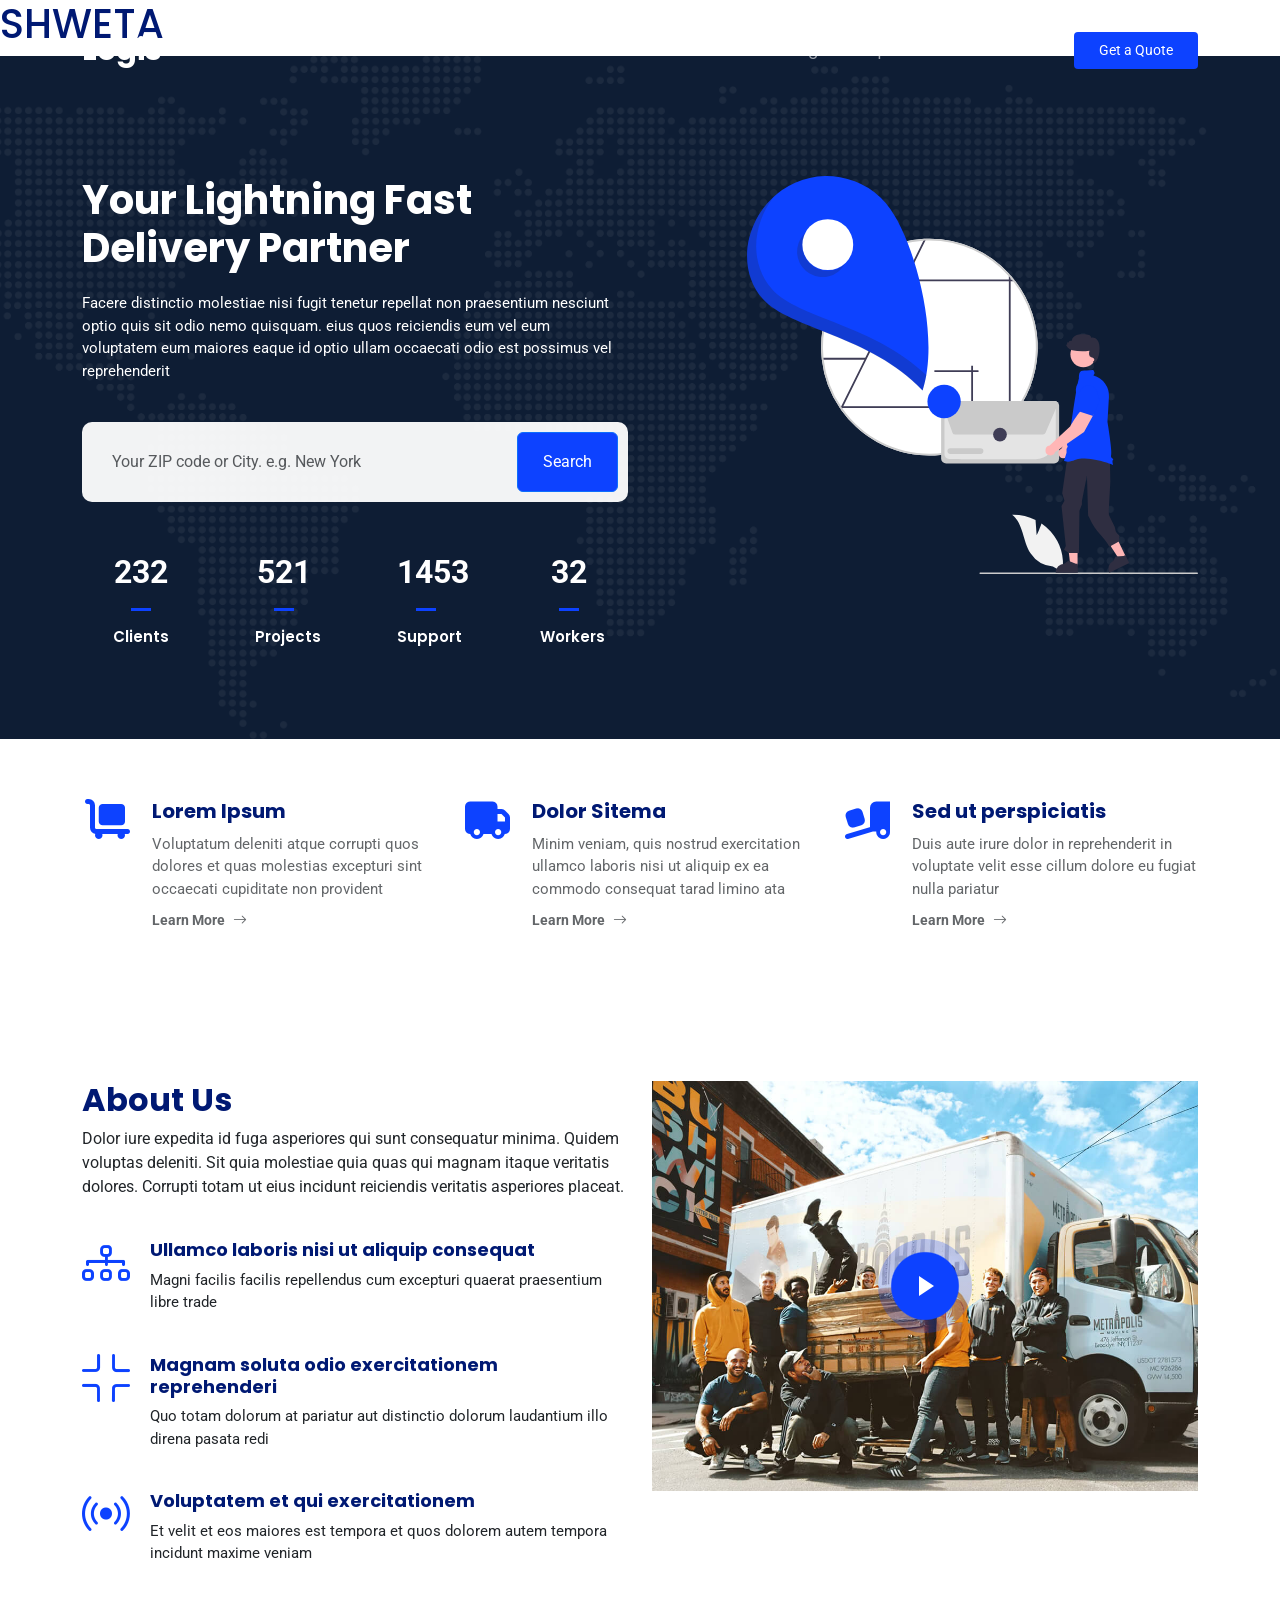
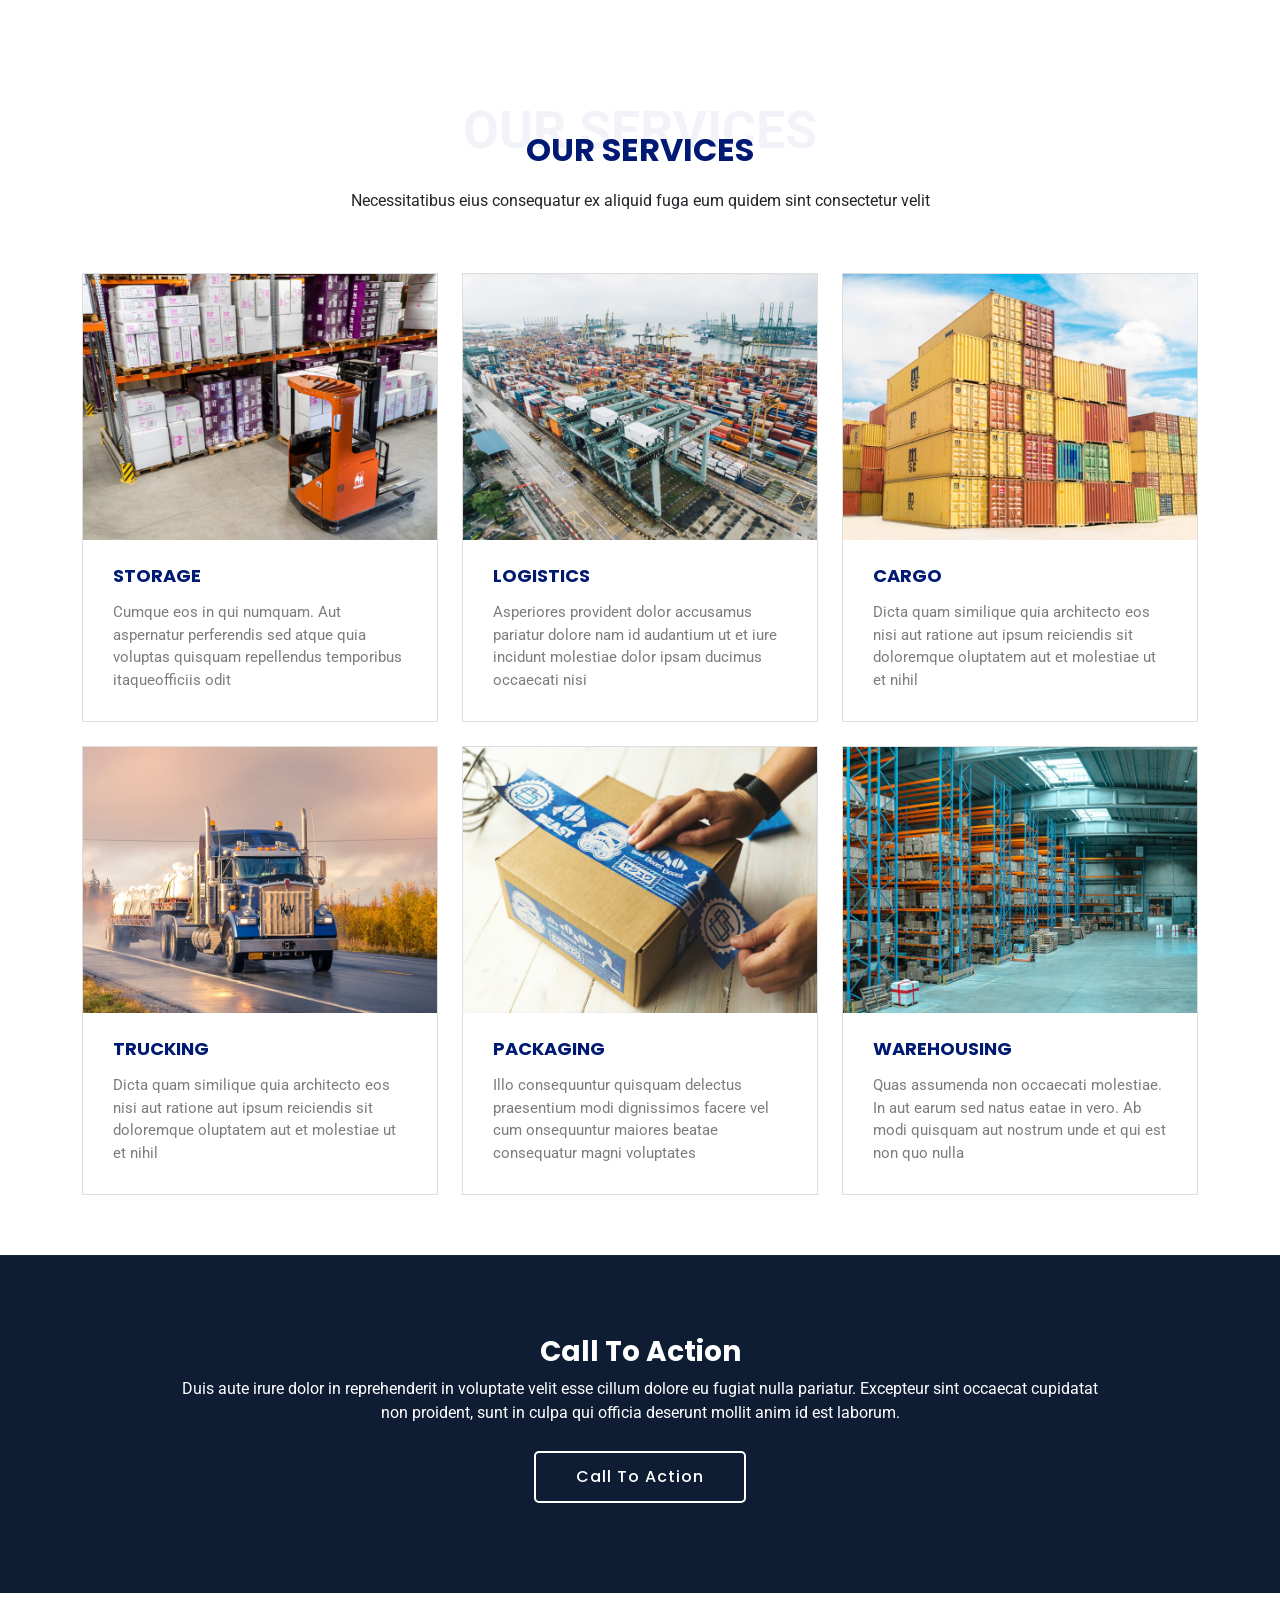
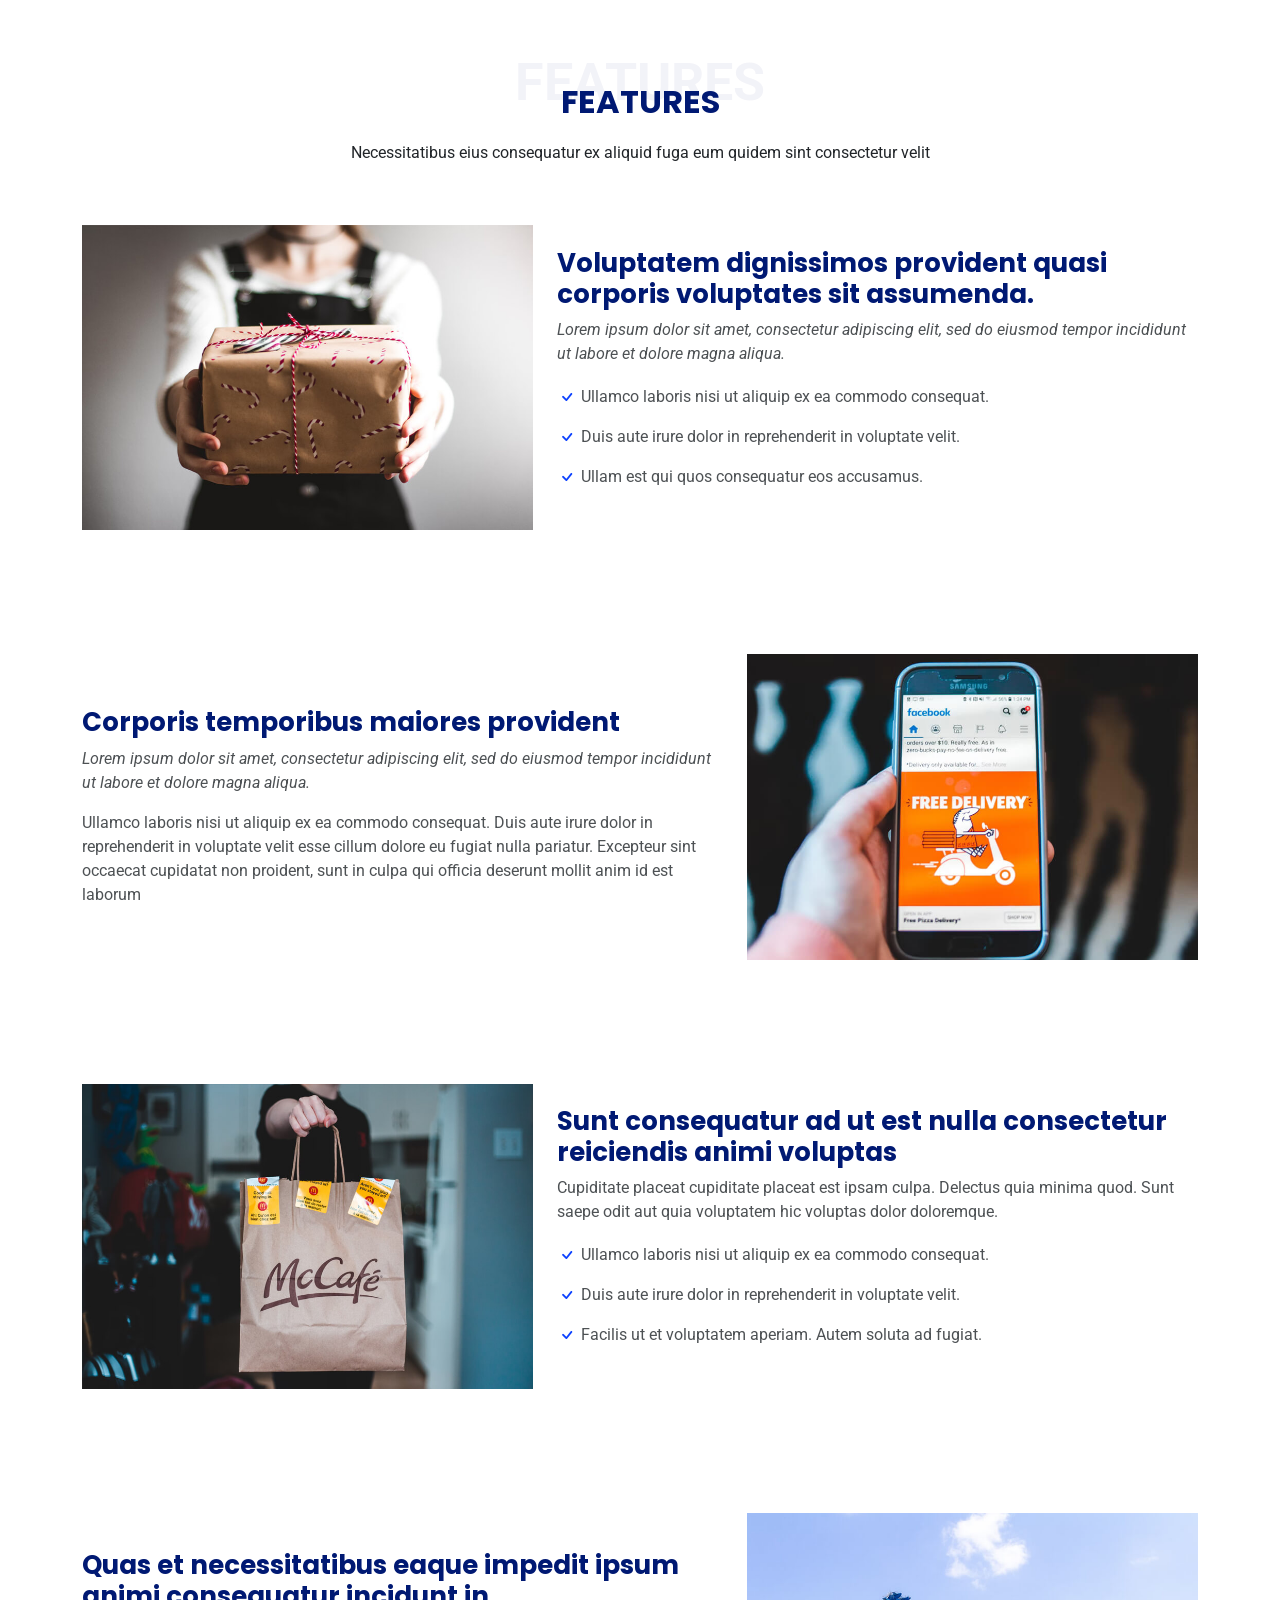
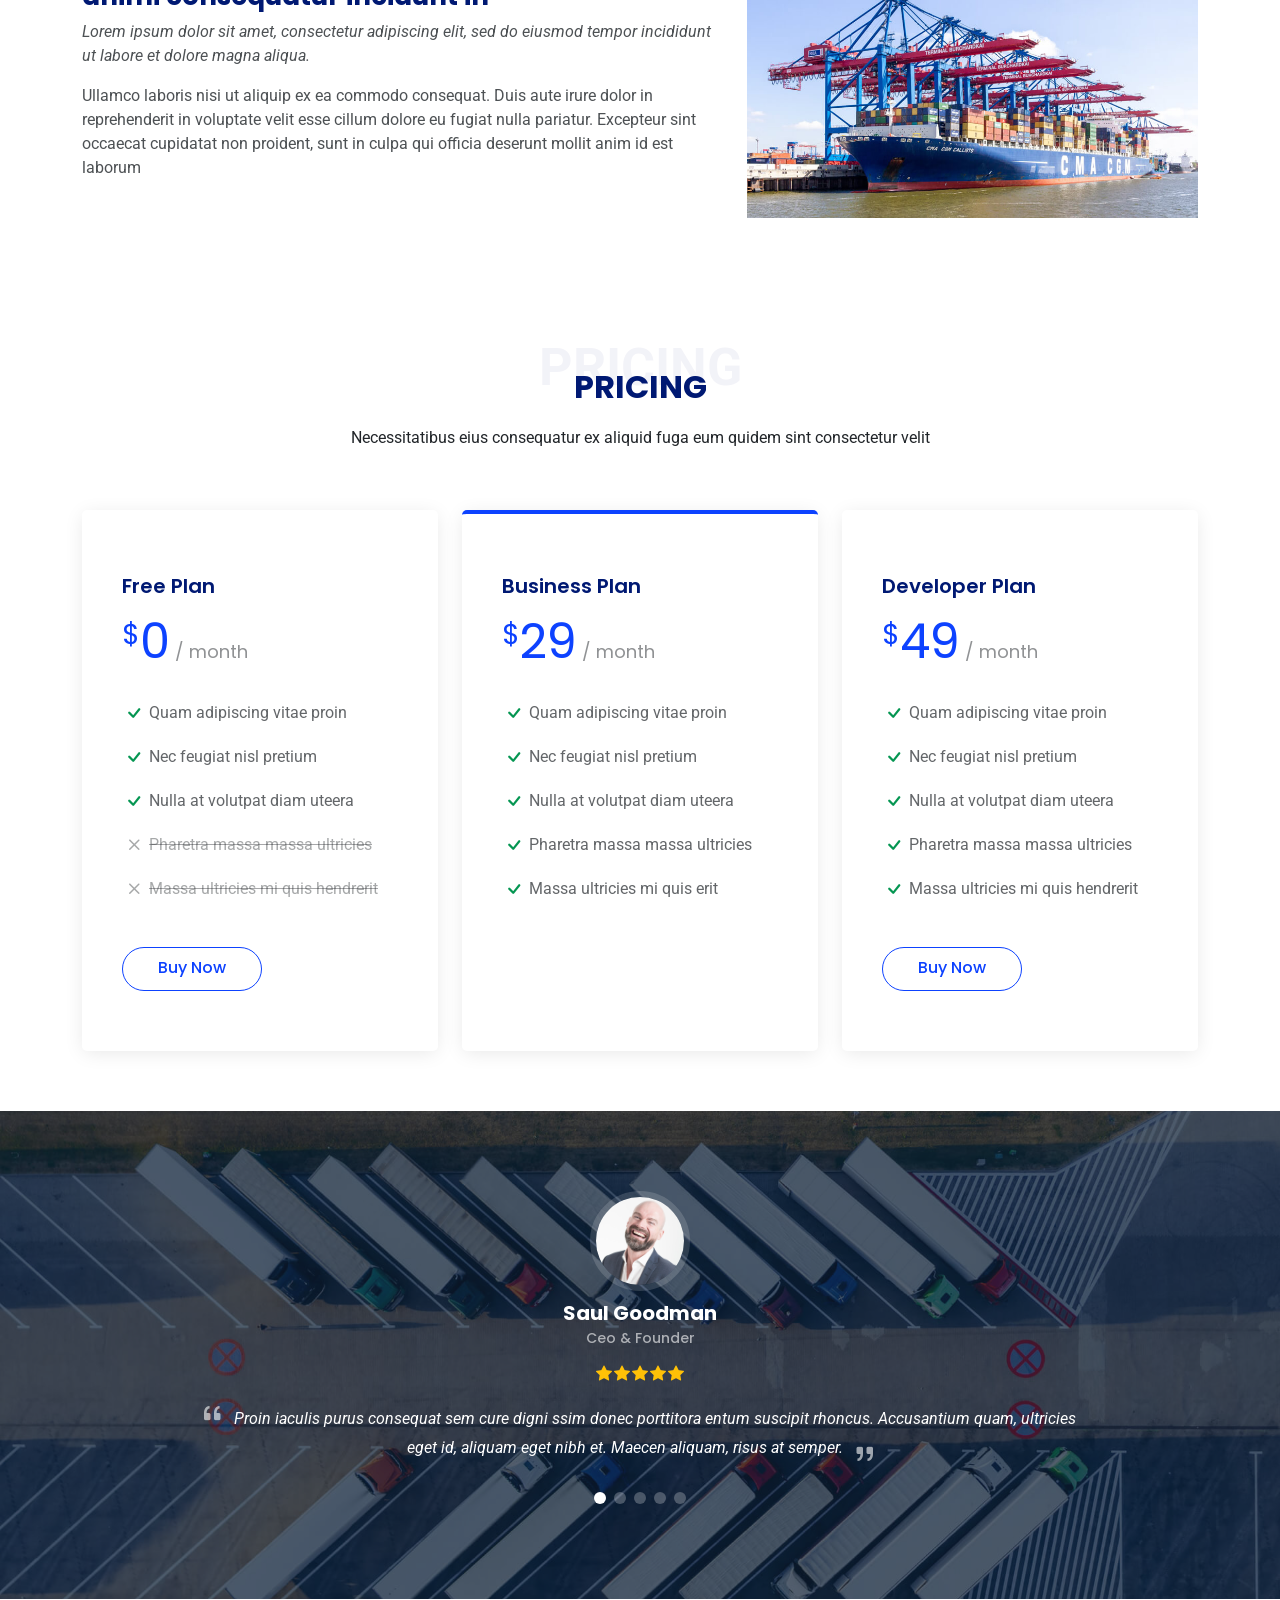
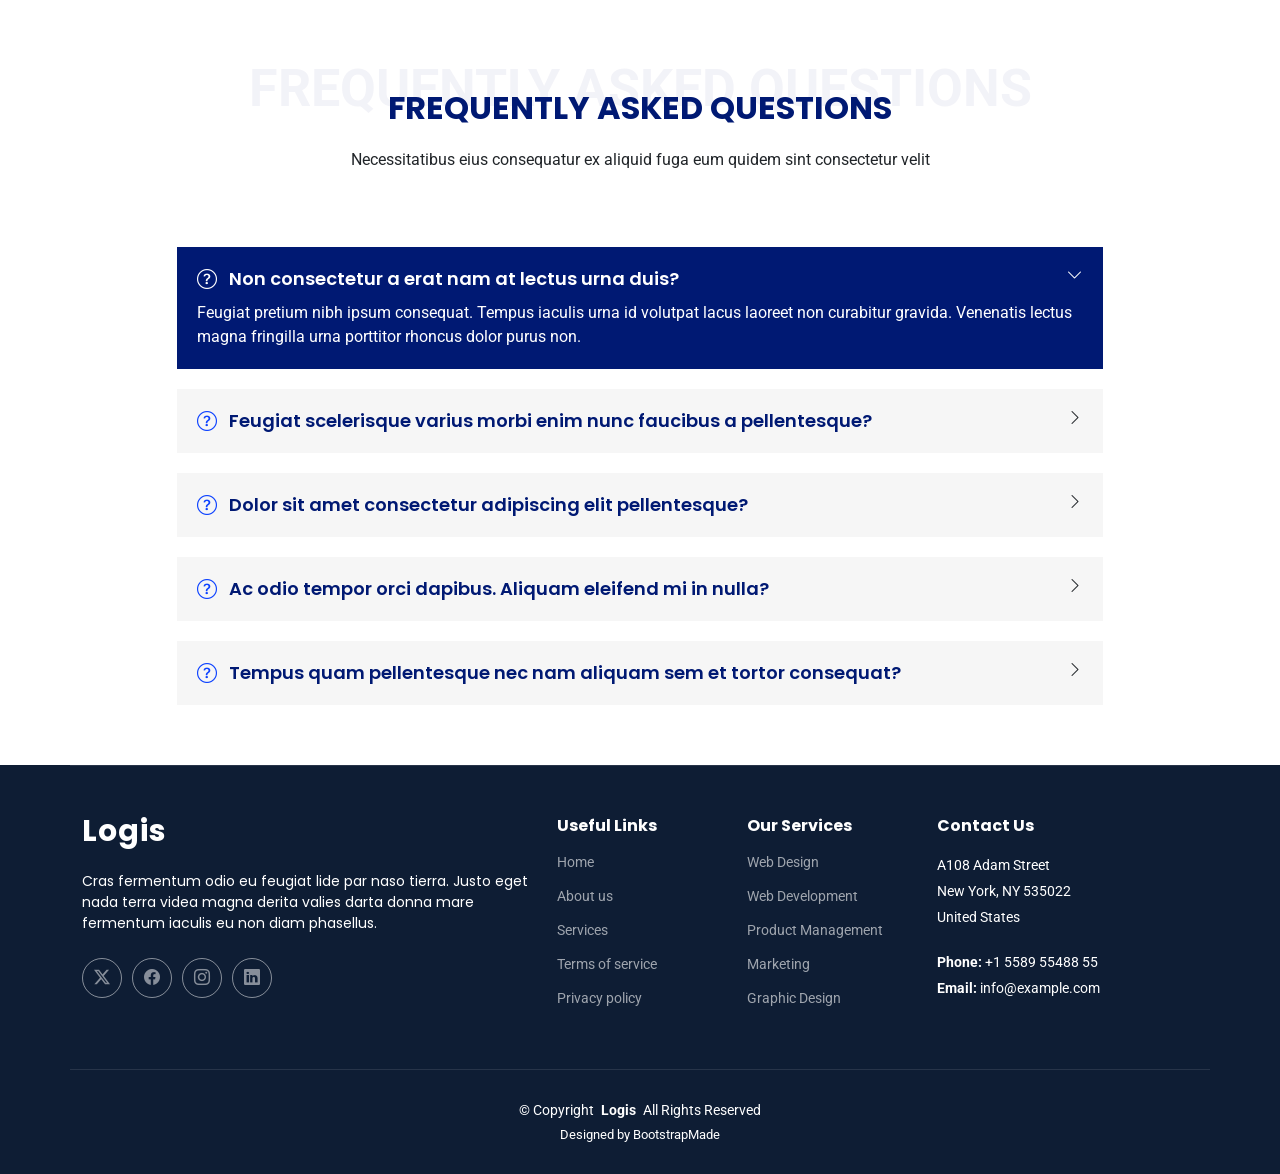
==== commit d8efb9cd: "done" ====
--- a/index.html
+++ b/index.html
@@ -8,12 +8,11 @@
   <meta name="description" content="">
   <meta name="keywords" content="">
 
-
-
-  
   <!-- Favicons -->
   <link href="assets/img/favicon.png" rel="icon">
   <link href="assets/img/apple-touch-icon.png" rel="apple-touch-icon">
+
+
 
   <!-- Fonts -->
   <link href="https://fonts.googleapis.com" rel="preconnect">
@@ -45,7 +44,7 @@
 
 
 <body class="index-page">
-
+<h1>SHWETA</h1>
   <header id="header" class="header d-flex align-items-center fixed-top">
     <div class="container-fluid container-xl position-relative d-flex align-items-center">
 
